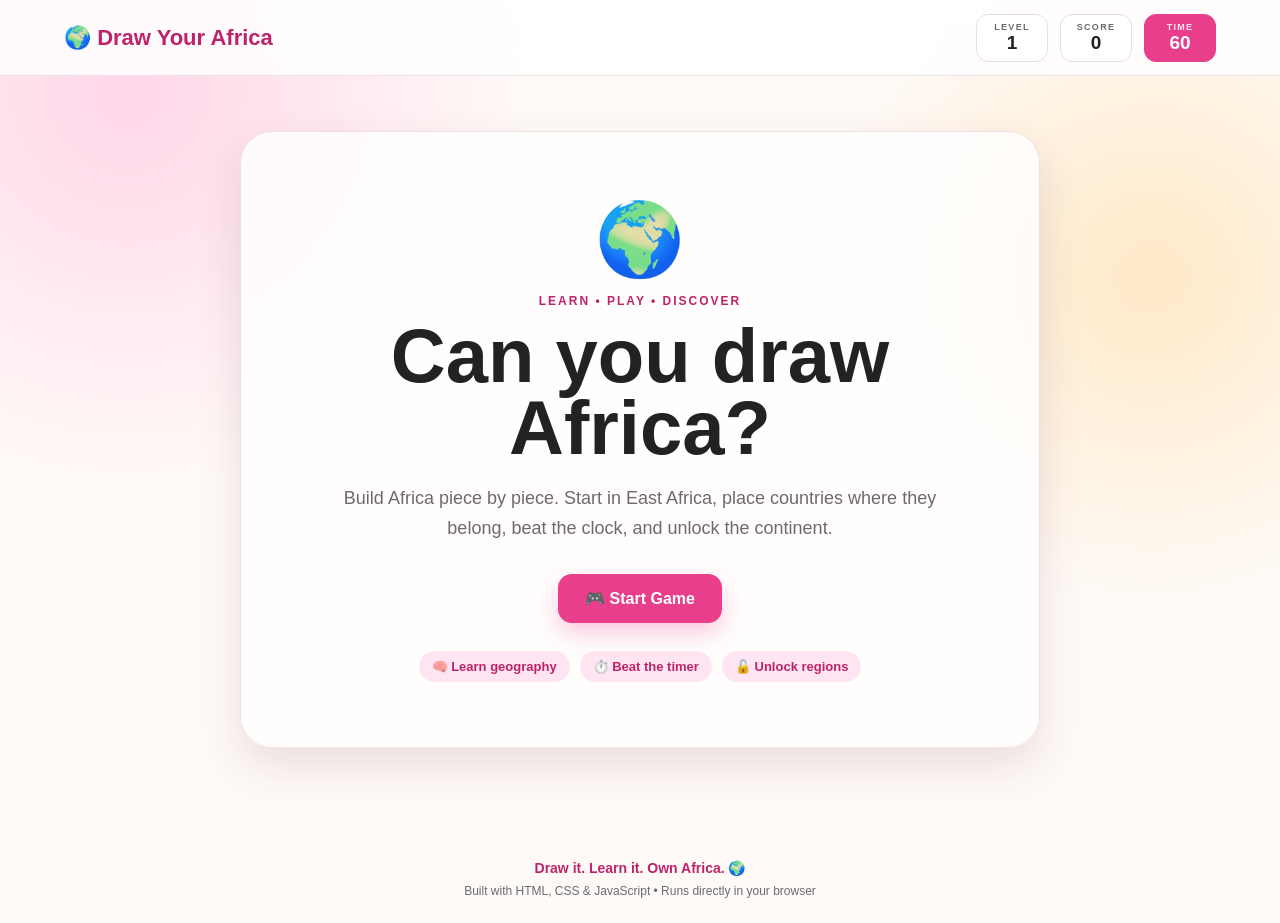
==== index.html @ 2485d47a "chore:initial setup" ====
<!DOCTYPE html>
<html lang="en">
<head>
  <meta charset="UTF-8">
  <meta name="viewport" content="width=device-width, initial-scale=1.0">
  <title>Draw Your Africa 🌍</title>
  <link rel="stylesheet" href="style.css">
</head>
<body>
  <header class="topbar">
    <div class="brand">🌍 <span>Draw Your Africa</span></div>
    <div class="top-stats">
      <div><span>LEVEL</span><strong id="levelText">1</strong></div>
      <div><span>SCORE</span><strong id="scoreText">0</strong></div>
      <div class="timer"><span>TIME</span><strong id="timerText">60</strong></div>
    </div>
  </header>

  <main>
    <section id="startScreen" class="screen start-screen">
      <div class="hero-card">
        <div class="globe">🌍</div>
        <p class="eyebrow">LEARN • PLAY • DISCOVER</p>
        <h1>Can you draw Africa?</h1>
        <p class="hero-copy">
          Build Africa piece by piece. Start in East Africa, place countries where
          they belong, beat the clock, and unlock the continent.
        </p>
        <button id="startBtn" class="primary-btn">🎮 Start Game</button>
        <div class="mini-features">
          <span>🧠 Learn geography</span>
          <span>⏱️ Beat the timer</span>
          <span>🔓 Unlock regions</span>
        </div>
      </div>
    </section>

    <section id="gameScreen" class="screen hidden">
      <div class="game-heading">
        <div>
          <p class="eyebrow">CURRENT REGION</p>
          <h2 id="regionTitle">East Africa</h2>
          <p id="instruction">Drag every country to its correct location.</p>
        </div>
        <button id="restartBtn" class="secondary-btn">↻ Restart</button>
      </div>

      <div class="game-layout">
        <aside class="panel">
          <h3>Pieces to place</h3>
          <p class="hint">Drag a country onto its matching target.</p>
          <div id="pieces" class="pieces"></div>

          <div class="progress-box">
            <div class="progress-label">
              <span>Progress</span>
              <strong id="progressText">0 / 5</strong>
            </div>
            <div class="progress-bar"><div id="progressFill"></div></div>
          </div>
        </aside>

        <section class="map-card">
          <div class="map-toolbar">
            <span>🗺️ Interactive Map</span>
            <span id="mapStatus">East Africa</span>
          </div>
          <div id="map" class="map">
            <div class="map-title">AFRICA</div>
            <div class="ocean-label">Drag countries into position</div>

            <div class="continent east-outline">
              <span class="country-hint hint-rwanda">RWANDA</span>
              <span class="country-hint hint-uganda">UGANDA</span>
              <span class="country-hint hint-kenya">KENYA</span>
              <span class="country-hint hint-tanzania">TANZANIA</span>
              <span class="country-hint hint-burundi">BURUNDI</span>
            </div>

            <div class="targets" id="targets"></div>
            <div class="map-compass">N<br><span>↑</span></div>
          </div>
        </section>
      </div>
    </section>

    <section id="regionScreen" class="screen hidden">
      <div class="region-card">
        <div class="success-icon">🎉</div>
        <p class="eyebrow">LEVEL COMPLETE</p>
        <h2>Great job!</h2>
        <p id="completeMessage">You completed East Africa.</p>
        <div class="unlock-card">
          <span>🔓</span>
          <div>
            <strong id="nextRegionName">South Africa</strong>
            <small>New region unlocked</small>
          </div>
        </div>
        <button id="nextBtn" class="primary-btn">Continue →</button>
      </div>
    </section>

    <section id="gameOverScreen" class="screen hidden">
      <div class="region-card fail-card">
        <div class="success-icon">⏰</div>
        <p class="eyebrow">TIME'S UP</p>
        <h2>Try again!</h2>
        <p>You ran out of time. The level is locked until you restart it.</p>
        <button id="tryAgainBtn" class="primary-btn">↻ Restart Level</button>
      </div>
    </section>

    <section id="finishedScreen" class="screen hidden">
      <div class="region-card">
        <div class="success-icon">🏆</div>
        <p class="eyebrow">AFRICA COMPLETE</p>
        <h2>You did it!</h2>
        <p>You mastered all four regions and built your Africa.</p>
        <div class="final-score">Final score: <strong id="finalScore">0</strong></div>
        <button id="playAgainBtn" class="primary-btn">🌍 Play Again</button>
      </div>
    </section>
  </main>

  <footer>
    <p><strong>Draw it. Learn it. Own Africa. 🌍</strong></p>
    <p>Built with HTML, CSS & JavaScript • Runs directly in your browser</p>
  </footer>

  <script src="script.js"></script>
</body>
</html>
---- style.css ----
* {
  box-sizing: border-box;
  margin: 0;
  padding: 0;
}

:root {
  --pink: #e83e8c;
  --pink-dark: #bd2369;
  --pink-light: #ffe5f1;
  --cream: #fffaf7;
  --ink: #222;
  --muted: #6f6870;
  --green: #3f8f5f;
  --gold: #f3b52b;
  --shadow: 0 18px 45px rgba(67, 27, 48, .12);
}

body {
  min-height: 100vh;
  font-family: Inter, Arial, sans-serif;
  color: var(--ink);
  background:
    radial-gradient(circle at 10% 10%, #ffd7e9 0, transparent 28%),
    radial-gradient(circle at 90% 30%, #ffe9c7 0, transparent 25%),
    var(--cream);
}

button {
  font: inherit;
  cursor: pointer;
}

.topbar {
  height: 76px;
  padding: 0 5%;
  display: flex;
  align-items: center;
  justify-content: space-between;
  background: rgba(255,255,255,.86);
  backdrop-filter: blur(12px);
  border-bottom: 1px solid #f0dce5;
  position: sticky;
  top: 0;
  z-index: 20;
}

.brand {
  font-size: 22px;
  font-weight: 900;
  color: var(--pink-dark);
}

.top-stats {
  display: flex;
  gap: 12px;
}

.top-stats div {
  min-width: 72px;
  text-align: center;
  padding: 7px 12px;
  background: #fff;
  border: 1px solid #eadce3;
  border-radius: 12px;
}

.top-stats span {
  display: block;
  font-size: 9px;
  letter-spacing: 1.3px;
  color: var(--muted);
  font-weight: 800;
}

.top-stats strong {
  font-size: 19px;
}

.top-stats .timer {
  background: var(--pink);
  color: white;
  border-color: var(--pink);
}

.top-stats .timer span {
  color: #ffeaf4;
}

main {
  width: min(1180px, 92%);
  margin: 0 auto;
  min-height: calc(100vh - 140px);
}

.screen {
  padding: 55px 0;
}

.hidden {
  display: none !important;
}

.start-screen,
.region-card {
  display: grid;
  place-items: center;
  text-align: center;
}

.hero-card {
  width: min(800px, 100%);
  padding: 65px 35px;
  border-radius: 32px;
  background: rgba(255,255,255,.82);
  box-shadow: var(--shadow);
  border: 1px solid #f2dfe8;
}

.globe {
  font-size: 72px;
  margin-bottom: 12px;
}

.eyebrow {
  color: var(--pink-dark);
  font-weight: 900;
  letter-spacing: 2px;
  font-size: 12px;
}

h1 {
  font-size: clamp(42px, 7vw, 76px);
  line-height: .95;
  margin: 12px 0 20px;
}

.hero-copy {
  max-width: 650px;
  margin: auto;
  color: var(--muted);
  font-size: 18px;
  line-height: 1.65;
}

.primary-btn {
  margin-top: 30px;
  border: 0;
  border-radius: 14px;
  padding: 15px 27px;
  color: white;
  background: var(--pink);
  font-weight: 900;
  box-shadow: 0 10px 24px rgba(232,62,140,.28);
  transition: .2s;
}

.primary-btn:hover {
  transform: translateY(-2px);
  background: var(--pink-dark);
}

.mini-features {
  display: flex;
  flex-wrap: wrap;
  justify-content: center;
  gap: 10px;
  margin-top: 28px;
}

.mini-features span {
  background: var(--pink-light);
  color: var(--pink-dark);
  border-radius: 999px;
  padding: 8px 13px;
  font-size: 13px;
  font-weight: 800;
}

.game-heading {
  display: flex;
  justify-content: space-between;
  align-items: end;
  gap: 20px;
  margin-bottom: 22px;
}

.game-heading h2 {
  font-size: 40px;
  margin: 4px 0;
}

.game-heading p:last-child {
  color: var(--muted);
}

.secondary-btn {
  border: 1px solid #dfcbd5;
  background: white;
  padding: 11px 16px;
  border-radius: 12px;
  font-weight: 800;
}

.game-layout {
  display: grid;
  grid-template-columns: 280px 1fr;
  gap: 20px;
}

.panel,
.map-card {
  background: white;
  border: 1px solid #eadce3;
  border-radius: 22px;
  box-shadow: var(--shadow);
}

.panel {
  padding: 22px;
}

.panel h3 {
  font-size: 20px;
}

.hint {
  color: var(--muted);
  font-size: 13px;
  line-height: 1.5;
  margin: 7px 0 17px;
}

.pieces {
  display: grid;
  gap: 10px;
}

.piece {
  padding: 13px 14px;
  background: var(--pink-light);
  color: var(--pink-dark);
  border: 1px solid #f3c7dc;
  border-radius: 12px;
  font-weight: 900;
  cursor: grab;
  user-select: none;
  transition: .2s;
}

.piece:hover {
  transform: translateX(4px);
}

.piece.dragging {
  opacity: .45;
}

.piece.placed {
  opacity: .35;
  pointer-events: none;
  text-decoration: line-through;
}

.progress-box {
  margin-top: 25px;
}

.progress-label {
  display: flex;
  justify-content: space-between;
  font-size: 12px;
  margin-bottom: 8px;
}

.progress-bar {
  height: 9px;
  background: #f0e7eb;
  border-radius: 20px;
  overflow: hidden;
}

#progressFill {
  width: 0;
  height: 100%;
  background: var(--pink);
  transition: width .3s;
}

.map-card {
  overflow: hidden;
}

.map-toolbar {
  height: 55px;
  padding: 0 18px;
  display: flex;
  align-items: center;
  justify-content: space-between;
  font-weight: 900;
  border-bottom: 1px solid #eee2e7;
}

.map-toolbar span:last-child {
  color: var(--pink-dark);
  font-size: 13px;
}

.map {
  height: 610px;
  position: relative;
  overflow: hidden;
  background:
    linear-gradient(rgba(255,255,255,.9), rgba(255,255,255,.9)),
    repeating-linear-gradient(0deg, transparent 0 39px, #eee8eb 40px),
    repeating-linear-gradient(90deg, transparent 0 39px, #eee8eb 40px);
}

.map-title {
  position: absolute;
  top: 18px;
  left: 20px;
  color: #c9b9c1;
  font-weight: 1000;
  letter-spacing: 5px;
}

.ocean-label {
  position: absolute;
  right: 20px;
  top: 18px;
  color: #c5b7be;
  font-size: 11px;
}

.east-outline {
  position: absolute;
  width: 65%;
  height: 82%;
  left: 19%;
  top: 9%;
  background: #f5eee9;
  clip-path: polygon(
    39% 0%, 56% 4%, 66% 15%, 76% 22%, 80% 34%,
    93% 42%, 87% 51%, 95% 61%, 83% 68%, 76% 81%,
    64% 77%, 54% 91%, 43% 84%, 33% 91%, 27% 77%,
    18% 74%, 11% 61%, 18% 50%, 8% 41%, 17% 29%,
    22% 18%, 32% 12%
  );
  border: 2px solid #eadfd9;
}

.country-hint {
  position: absolute;
  font-size: 8px;
  font-weight: 900;
  color: #c2aaa0;
  opacity: .8;
  pointer-events: none;
}

.hint-rwanda { left: 47%; top: 41%; }
.hint-uganda { left: 43%; top: 32%; }
.hint-kenya { left: 59%; top: 36%; }
.hint-tanzania { left: 53%; top: 57%; }
.hint-burundi { left: 39%; top: 50%; }

.targets {
  position: absolute;
  inset: 0;
}

.target {
  position: absolute;
  width: 112px;
  height: 68px;
  border: 2px dashed #d1bfc8;
  border-radius: 12px;
  display: grid;
  place-items: center;
  color: #b6a5ad;
  background: rgba(255,255,255,.55);
  font-size: 10px;
  font-weight: 900;
  transition: .2s;
}

.target.over {
  background: #ffe1ee;
  border-color: var(--pink);
  transform: scale(1.04);
}

.target.correct {
  background: #dcf3e3;
  border: 2px solid var(--green);
  color: var(--green);
}

.target .placed-label {
  font-size: 14px;
  color: var(--green);
}

.target[data-country="rwanda"] { left: 39%; top: 39%; }
.target[data-country="uganda"] { left: 39%; top: 27%; }
.target[data-country="kenya"] { left: 57%; top: 30%; }
.target[data-country="tanzania"] { left: 49%; top: 54%; }
.target[data-country="burundi"] { left: 34%; top: 48%; }

.map-compass {
  position: absolute;
  right: 20px;
  bottom: 20px;
  text-align: center;
  color: #a89ba1;
  font-size: 11px;
  font-weight: 900;
}

.map-compass span {
  font-size: 20px;
}

.region-card {
  width: min(650px, 100%);
  margin: 45px auto;
  padding: 55px 35px;
  background: white;
  border: 1px solid #eadce3;
  border-radius: 28px;
  box-shadow: var(--shadow);
}

.success-icon {
  font-size: 70px;
  margin-bottom: 10px;
}

.region-card h2 {
  font-size: 45px;
  margin: 5px 0 12px;
}

.region-card p:not(.eyebrow) {
  color: var(--muted);
  line-height: 1.6;
}

.unlock-card {
  width: min(390px, 100%);
  display: flex;
  align-items: center;
  gap: 15px;
  text-align: left;
  margin-top: 28px;
  padding: 17px;
  background: #fff6e3;
  border: 1px solid #f4db9e;
  border-radius: 15px;
}

.unlock-card > span {
  font-size: 30px;
}

.unlock-card strong,
.unlock-card small {
  display: block;
}

.unlock-card small {
  color: var(--muted);
  margin-top: 3px;
}

.final-score {
  margin-top: 22px;
  padding: 16px;
  background: var(--pink-light);
  border-radius: 13px;
}

footer {
  text-align: center;
  padding: 20px;
  color: var(--muted);
  font-size: 12px;
  line-height: 1.8;
}

footer strong {
  color: var(--pink-dark);
  font-size: 14px;
}

.shake {
  animation: shake .35s;
}

@keyframes shake {
  0%,100% { transform: translateX(0); }
  25% { transform: translateX(-6px); }
  75% { transform: translateX(6px); }
}

@media (max-width: 850px) {
  .topbar {
    height: auto;
    padding: 13px 4%;
    gap: 10px;
    flex-direction: column;
  }

  .game-layout {
    grid-template-columns: 1fr;
  }

  .map {
    height: 560px;
  }
}

@media (max-width: 520px) {
  .screen {
    padding: 30px 0;
  }

  .hero-card,
  .region-card {
    padding: 40px 20px;
  }

  .top-stats {
    width: 100%;
  }

  .top-stats div {
    flex: 1;
  }

  .game-heading {
    align-items: start;
  }

  .game-heading h2 {
    font-size: 32px;
  }

  .map {
    height: 500px;
  }

  .target {
    width: 90px;
    height: 58px;
  }
}
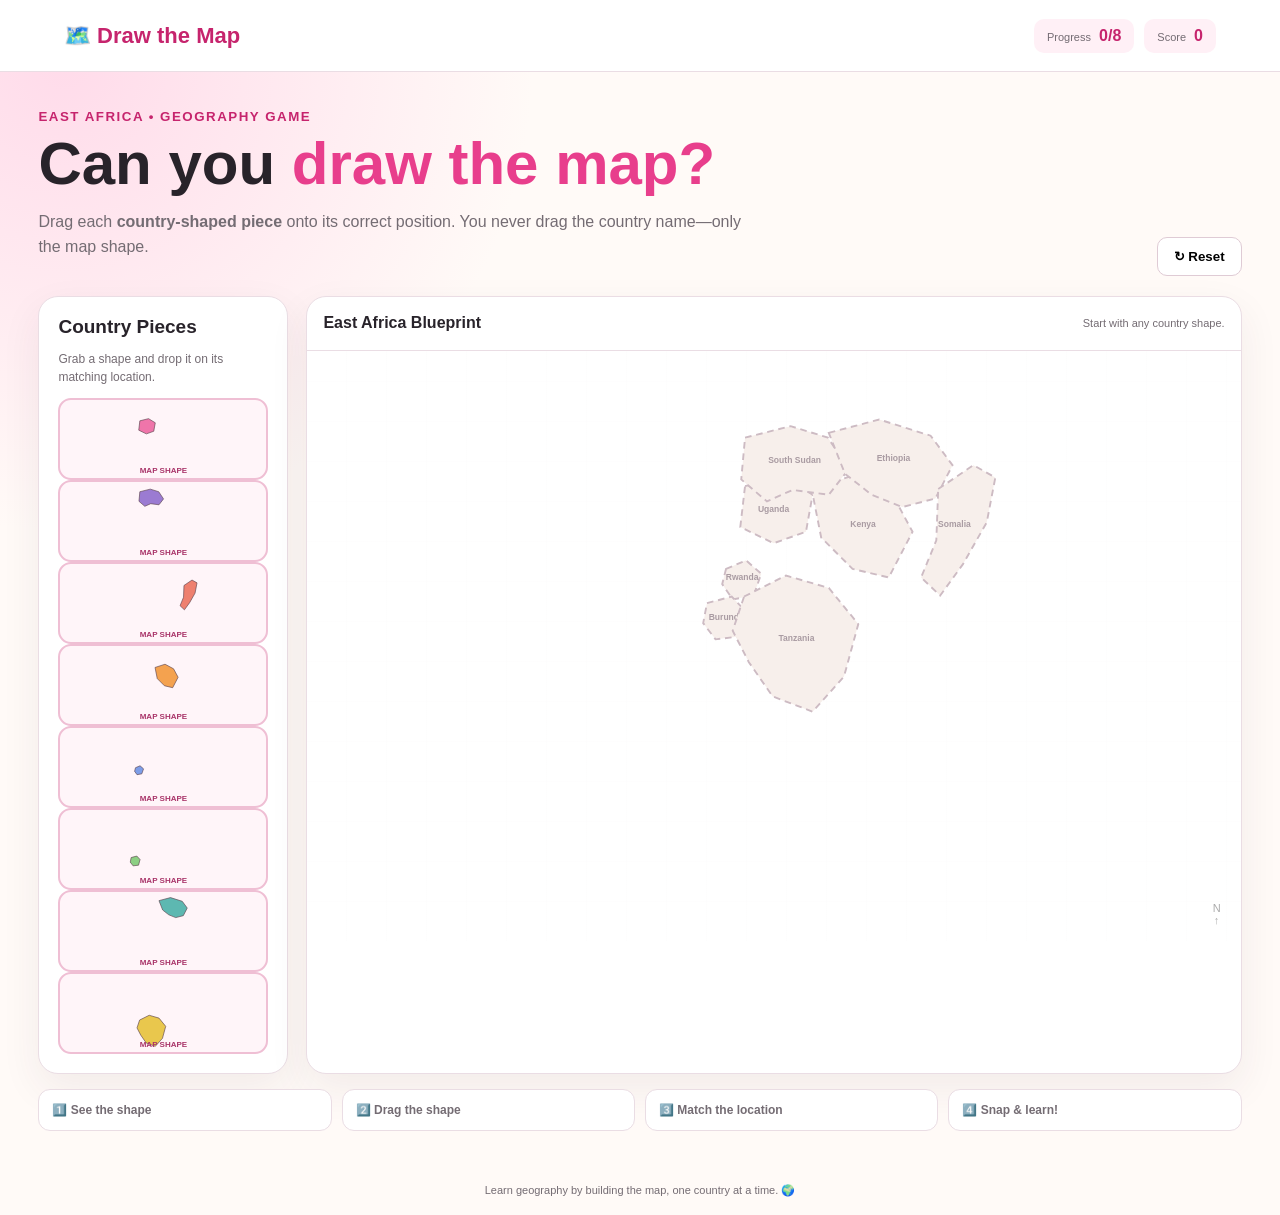
==== commit 470f68b6: "chore:updating the currently done" ====
--- a/index.html
+++ b/index.html
@@ -1,133 +1,21 @@
-<!DOCTYPE html>
+<!doctype html>
 <html lang="en">
 <head>
-  <meta charset="UTF-8">
-  <meta name="viewport" content="width=device-width, initial-scale=1.0">
-  <title>Draw Your Africa 🌍</title>
-  <link rel="stylesheet" href="style.css">
+<meta charset="UTF-8"><meta name="viewport" content="width=device-width,initial-scale=1">
+<title>Draw the Map | East Africa</title><link rel="stylesheet" href="style.css">
 </head>
 <body>
-  <header class="topbar">
-    <div class="brand">🌍 <span>Draw Your Africa</span></div>
-    <div class="top-stats">
-      <div><span>LEVEL</span><strong id="levelText">1</strong></div>
-      <div><span>SCORE</span><strong id="scoreText">0</strong></div>
-      <div class="timer"><span>TIME</span><strong id="timerText">60</strong></div>
-    </div>
-  </header>
-
-  <main>
-    <section id="startScreen" class="screen start-screen">
-      <div class="hero-card">
-        <div class="globe">🌍</div>
-        <p class="eyebrow">LEARN • PLAY • DISCOVER</p>
-        <h1>Can you draw Africa?</h1>
-        <p class="hero-copy">
-          Build Africa piece by piece. Start in East Africa, place countries where
-          they belong, beat the clock, and unlock the continent.
-        </p>
-        <button id="startBtn" class="primary-btn">🎮 Start Game</button>
-        <div class="mini-features">
-          <span>🧠 Learn geography</span>
-          <span>⏱️ Beat the timer</span>
-          <span>🔓 Unlock regions</span>
-        </div>
-      </div>
-    </section>
-
-    <section id="gameScreen" class="screen hidden">
-      <div class="game-heading">
-        <div>
-          <p class="eyebrow">CURRENT REGION</p>
-          <h2 id="regionTitle">East Africa</h2>
-          <p id="instruction">Drag every country to its correct location.</p>
-        </div>
-        <button id="restartBtn" class="secondary-btn">↻ Restart</button>
-      </div>
-
-      <div class="game-layout">
-        <aside class="panel">
-          <h3>Pieces to place</h3>
-          <p class="hint">Drag a country onto its matching target.</p>
-          <div id="pieces" class="pieces"></div>
-
-          <div class="progress-box">
-            <div class="progress-label">
-              <span>Progress</span>
-              <strong id="progressText">0 / 5</strong>
-            </div>
-            <div class="progress-bar"><div id="progressFill"></div></div>
-          </div>
-        </aside>
-
-        <section class="map-card">
-          <div class="map-toolbar">
-            <span>🗺️ Interactive Map</span>
-            <span id="mapStatus">East Africa</span>
-          </div>
-          <div id="map" class="map">
-            <div class="map-title">AFRICA</div>
-            <div class="ocean-label">Drag countries into position</div>
-
-            <div class="continent east-outline">
-              <span class="country-hint hint-rwanda">RWANDA</span>
-              <span class="country-hint hint-uganda">UGANDA</span>
-              <span class="country-hint hint-kenya">KENYA</span>
-              <span class="country-hint hint-tanzania">TANZANIA</span>
-              <span class="country-hint hint-burundi">BURUNDI</span>
-            </div>
-
-            <div class="targets" id="targets"></div>
-            <div class="map-compass">N<br><span>↑</span></div>
-          </div>
-        </section>
-      </div>
-    </section>
-
-    <section id="regionScreen" class="screen hidden">
-      <div class="region-card">
-        <div class="success-icon">🎉</div>
-        <p class="eyebrow">LEVEL COMPLETE</p>
-        <h2>Great job!</h2>
-        <p id="completeMessage">You completed East Africa.</p>
-        <div class="unlock-card">
-          <span>🔓</span>
-          <div>
-            <strong id="nextRegionName">South Africa</strong>
-            <small>New region unlocked</small>
-          </div>
-        </div>
-        <button id="nextBtn" class="primary-btn">Continue →</button>
-      </div>
-    </section>
-
-    <section id="gameOverScreen" class="screen hidden">
-      <div class="region-card fail-card">
-        <div class="success-icon">⏰</div>
-        <p class="eyebrow">TIME'S UP</p>
-        <h2>Try again!</h2>
-        <p>You ran out of time. The level is locked until you restart it.</p>
-        <button id="tryAgainBtn" class="primary-btn">↻ Restart Level</button>
-      </div>
-    </section>
-
-    <section id="finishedScreen" class="screen hidden">
-      <div class="region-card">
-        <div class="success-icon">🏆</div>
-        <p class="eyebrow">AFRICA COMPLETE</p>
-        <h2>You did it!</h2>
-        <p>You mastered all four regions and built your Africa.</p>
-        <div class="final-score">Final score: <strong id="finalScore">0</strong></div>
-        <button id="playAgainBtn" class="primary-btn">🌍 Play Again</button>
-      </div>
-    </section>
-  </main>
-
-  <footer>
-    <p><strong>Draw it. Learn it. Own Africa. 🌍</strong></p>
-    <p>Built with HTML, CSS & JavaScript • Runs directly in your browser</p>
-  </footer>
-
-  <script src="script.js"></script>
-</body>
-</html>
+<header><div class="logo">🗺️ Draw the Map</div><div class="stats"><span>Progress <b id="progress">0/8</b></span><span>Score <b id="score">0</b></span></div></header>
+<main>
+<section class="intro"><div><small>EAST AFRICA • GEOGRAPHY GAME</small><h1>Can you <em>draw the map?</em></h1><p>Drag each <strong>country-shaped piece</strong> onto its correct position. You never drag the country name—only the map shape.</p></div><button id="reset">↻ Reset</button></section>
+<section class="game">
+<aside><h2>Country Pieces</h2><p>Grab a shape and drop it on its matching location.</p><div id="pieces"></div></aside>
+<section class="mapbox"><div class="maphead"><strong>East Africa Blueprint</strong><span id="msg">Start with any country shape.</span></div>
+<div class="map"><svg id="board" viewBox="0 0 760 620"></svg><div class="north">N<br>↑</div></div></section>
+</section>
+<div class="steps"><div>1️⃣ See the shape</div><div>2️⃣ Drag the shape</div><div>3️⃣ Match the location</div><div>4️⃣ Snap & learn!</div></div>
+</main>
+<div id="win" class="modal hidden"><div><div class="big">🎉</div><small>MAP COMPLETE</small><h2>You drew East Africa!</h2><p>You correctly placed all 8 country shapes.</p><div class="final">Final score: <b id="final">0</b></div><button id="again">Play Again</button></div></div>
+<footer>Learn geography by building the map, one country at a time. 🌍</footer>
+<script src="script.js"></script>
+</body></html>
--- a/style.css
+++ b/style.css
@@ -1,558 +1 @@
-* {
-  box-sizing: border-box;
-  margin: 0;
-  padding: 0;
-}
-
-:root {
-  --pink: #e83e8c;
-  --pink-dark: #bd2369;
-  --pink-light: #ffe5f1;
-  --cream: #fffaf7;
-  --ink: #222;
-  --muted: #6f6870;
-  --green: #3f8f5f;
-  --gold: #f3b52b;
-  --shadow: 0 18px 45px rgba(67, 27, 48, .12);
-}
-
-body {
-  min-height: 100vh;
-  font-family: Inter, Arial, sans-serif;
-  color: var(--ink);
-  background:
-    radial-gradient(circle at 10% 10%, #ffd7e9 0, transparent 28%),
-    radial-gradient(circle at 90% 30%, #ffe9c7 0, transparent 25%),
-    var(--cream);
-}
-
-button {
-  font: inherit;
-  cursor: pointer;
-}
-
-.topbar {
-  height: 76px;
-  padding: 0 5%;
-  display: flex;
-  align-items: center;
-  justify-content: space-between;
-  background: rgba(255,255,255,.86);
-  backdrop-filter: blur(12px);
-  border-bottom: 1px solid #f0dce5;
-  position: sticky;
-  top: 0;
-  z-index: 20;
-}
-
-.brand {
-  font-size: 22px;
-  font-weight: 900;
-  color: var(--pink-dark);
-}
-
-.top-stats {
-  display: flex;
-  gap: 12px;
-}
-
-.top-stats div {
-  min-width: 72px;
-  text-align: center;
-  padding: 7px 12px;
-  background: #fff;
-  border: 1px solid #eadce3;
-  border-radius: 12px;
-}
-
-.top-stats span {
-  display: block;
-  font-size: 9px;
-  letter-spacing: 1.3px;
-  color: var(--muted);
-  font-weight: 800;
-}
-
-.top-stats strong {
-  font-size: 19px;
-}
-
-.top-stats .timer {
-  background: var(--pink);
-  color: white;
-  border-color: var(--pink);
-}
-
-.top-stats .timer span {
-  color: #ffeaf4;
-}
-
-main {
-  width: min(1180px, 92%);
-  margin: 0 auto;
-  min-height: calc(100vh - 140px);
-}
-
-.screen {
-  padding: 55px 0;
-}
-
-.hidden {
-  display: none !important;
-}
-
-.start-screen,
-.region-card {
-  display: grid;
-  place-items: center;
-  text-align: center;
-}
-
-.hero-card {
-  width: min(800px, 100%);
-  padding: 65px 35px;
-  border-radius: 32px;
-  background: rgba(255,255,255,.82);
-  box-shadow: var(--shadow);
-  border: 1px solid #f2dfe8;
-}
-
-.globe {
-  font-size: 72px;
-  margin-bottom: 12px;
-}
-
-.eyebrow {
-  color: var(--pink-dark);
-  font-weight: 900;
-  letter-spacing: 2px;
-  font-size: 12px;
-}
-
-h1 {
-  font-size: clamp(42px, 7vw, 76px);
-  line-height: .95;
-  margin: 12px 0 20px;
-}
-
-.hero-copy {
-  max-width: 650px;
-  margin: auto;
-  color: var(--muted);
-  font-size: 18px;
-  line-height: 1.65;
-}
-
-.primary-btn {
-  margin-top: 30px;
-  border: 0;
-  border-radius: 14px;
-  padding: 15px 27px;
-  color: white;
-  background: var(--pink);
-  font-weight: 900;
-  box-shadow: 0 10px 24px rgba(232,62,140,.28);
-  transition: .2s;
-}
-
-.primary-btn:hover {
-  transform: translateY(-2px);
-  background: var(--pink-dark);
-}
-
-.mini-features {
-  display: flex;
-  flex-wrap: wrap;
-  justify-content: center;
-  gap: 10px;
-  margin-top: 28px;
-}
-
-.mini-features span {
-  background: var(--pink-light);
-  color: var(--pink-dark);
-  border-radius: 999px;
-  padding: 8px 13px;
-  font-size: 13px;
-  font-weight: 800;
-}
-
-.game-heading {
-  display: flex;
-  justify-content: space-between;
-  align-items: end;
-  gap: 20px;
-  margin-bottom: 22px;
-}
-
-.game-heading h2 {
-  font-size: 40px;
-  margin: 4px 0;
-}
-
-.game-heading p:last-child {
-  color: var(--muted);
-}
-
-.secondary-btn {
-  border: 1px solid #dfcbd5;
-  background: white;
-  padding: 11px 16px;
-  border-radius: 12px;
-  font-weight: 800;
-}
-
-.game-layout {
-  display: grid;
-  grid-template-columns: 280px 1fr;
-  gap: 20px;
-}
-
-.panel,
-.map-card {
-  background: white;
-  border: 1px solid #eadce3;
-  border-radius: 22px;
-  box-shadow: var(--shadow);
-}
-
-.panel {
-  padding: 22px;
-}
-
-.panel h3 {
-  font-size: 20px;
-}
-
-.hint {
-  color: var(--muted);
-  font-size: 13px;
-  line-height: 1.5;
-  margin: 7px 0 17px;
-}
-
-.pieces {
-  display: grid;
-  gap: 10px;
-}
-
-.piece {
-  padding: 13px 14px;
-  background: var(--pink-light);
-  color: var(--pink-dark);
-  border: 1px solid #f3c7dc;
-  border-radius: 12px;
-  font-weight: 900;
-  cursor: grab;
-  user-select: none;
-  transition: .2s;
-}
-
-.piece:hover {
-  transform: translateX(4px);
-}
-
-.piece.dragging {
-  opacity: .45;
-}
-
-.piece.placed {
-  opacity: .35;
-  pointer-events: none;
-  text-decoration: line-through;
-}
-
-.progress-box {
-  margin-top: 25px;
-}
-
-.progress-label {
-  display: flex;
-  justify-content: space-between;
-  font-size: 12px;
-  margin-bottom: 8px;
-}
-
-.progress-bar {
-  height: 9px;
-  background: #f0e7eb;
-  border-radius: 20px;
-  overflow: hidden;
-}
-
-#progressFill {
-  width: 0;
-  height: 100%;
-  background: var(--pink);
-  transition: width .3s;
-}
-
-.map-card {
-  overflow: hidden;
-}
-
-.map-toolbar {
-  height: 55px;
-  padding: 0 18px;
-  display: flex;
-  align-items: center;
-  justify-content: space-between;
-  font-weight: 900;
-  border-bottom: 1px solid #eee2e7;
-}
-
-.map-toolbar span:last-child {
-  color: var(--pink-dark);
-  font-size: 13px;
-}
-
-.map {
-  height: 610px;
-  position: relative;
-  overflow: hidden;
-  background:
-    linear-gradient(rgba(255,255,255,.9), rgba(255,255,255,.9)),
-    repeating-linear-gradient(0deg, transparent 0 39px, #eee8eb 40px),
-    repeating-linear-gradient(90deg, transparent 0 39px, #eee8eb 40px);
-}
-
-.map-title {
-  position: absolute;
-  top: 18px;
-  left: 20px;
-  color: #c9b9c1;
-  font-weight: 1000;
-  letter-spacing: 5px;
-}
-
-.ocean-label {
-  position: absolute;
-  right: 20px;
-  top: 18px;
-  color: #c5b7be;
-  font-size: 11px;
-}
-
-.east-outline {
-  position: absolute;
-  width: 65%;
-  height: 82%;
-  left: 19%;
-  top: 9%;
-  background: #f5eee9;
-  clip-path: polygon(
-    39% 0%, 56% 4%, 66% 15%, 76% 22%, 80% 34%,
-    93% 42%, 87% 51%, 95% 61%, 83% 68%, 76% 81%,
-    64% 77%, 54% 91%, 43% 84%, 33% 91%, 27% 77%,
-    18% 74%, 11% 61%, 18% 50%, 8% 41%, 17% 29%,
-    22% 18%, 32% 12%
-  );
-  border: 2px solid #eadfd9;
-}
-
-.country-hint {
-  position: absolute;
-  font-size: 8px;
-  font-weight: 900;
-  color: #c2aaa0;
-  opacity: .8;
-  pointer-events: none;
-}
-
-.hint-rwanda { left: 47%; top: 41%; }
-.hint-uganda { left: 43%; top: 32%; }
-.hint-kenya { left: 59%; top: 36%; }
-.hint-tanzania { left: 53%; top: 57%; }
-.hint-burundi { left: 39%; top: 50%; }
-
-.targets {
-  position: absolute;
-  inset: 0;
-}
-
-.target {
-  position: absolute;
-  width: 112px;
-  height: 68px;
-  border: 2px dashed #d1bfc8;
-  border-radius: 12px;
-  display: grid;
-  place-items: center;
-  color: #b6a5ad;
-  background: rgba(255,255,255,.55);
-  font-size: 10px;
-  font-weight: 900;
-  transition: .2s;
-}
-
-.target.over {
-  background: #ffe1ee;
-  border-color: var(--pink);
-  transform: scale(1.04);
-}
-
-.target.correct {
-  background: #dcf3e3;
-  border: 2px solid var(--green);
-  color: var(--green);
-}
-
-.target .placed-label {
-  font-size: 14px;
-  color: var(--green);
-}
-
-.target[data-country="rwanda"] { left: 39%; top: 39%; }
-.target[data-country="uganda"] { left: 39%; top: 27%; }
-.target[data-country="kenya"] { left: 57%; top: 30%; }
-.target[data-country="tanzania"] { left: 49%; top: 54%; }
-.target[data-country="burundi"] { left: 34%; top: 48%; }
-
-.map-compass {
-  position: absolute;
-  right: 20px;
-  bottom: 20px;
-  text-align: center;
-  color: #a89ba1;
-  font-size: 11px;
-  font-weight: 900;
-}
-
-.map-compass span {
-  font-size: 20px;
-}
-
-.region-card {
-  width: min(650px, 100%);
-  margin: 45px auto;
-  padding: 55px 35px;
-  background: white;
-  border: 1px solid #eadce3;
-  border-radius: 28px;
-  box-shadow: var(--shadow);
-}
-
-.success-icon {
-  font-size: 70px;
-  margin-bottom: 10px;
-}
-
-.region-card h2 {
-  font-size: 45px;
-  margin: 5px 0 12px;
-}
-
-.region-card p:not(.eyebrow) {
-  color: var(--muted);
-  line-height: 1.6;
-}
-
-.unlock-card {
-  width: min(390px, 100%);
-  display: flex;
-  align-items: center;
-  gap: 15px;
-  text-align: left;
-  margin-top: 28px;
-  padding: 17px;
-  background: #fff6e3;
-  border: 1px solid #f4db9e;
-  border-radius: 15px;
-}
-
-.unlock-card > span {
-  font-size: 30px;
-}
-
-.unlock-card strong,
-.unlock-card small {
-  display: block;
-}
-
-.unlock-card small {
-  color: var(--muted);
-  margin-top: 3px;
-}
-
-.final-score {
-  margin-top: 22px;
-  padding: 16px;
-  background: var(--pink-light);
-  border-radius: 13px;
-}
-
-footer {
-  text-align: center;
-  padding: 20px;
-  color: var(--muted);
-  font-size: 12px;
-  line-height: 1.8;
-}
-
-footer strong {
-  color: var(--pink-dark);
-  font-size: 14px;
-}
-
-.shake {
-  animation: shake .35s;
-}
-
-@keyframes shake {
-  0%,100% { transform: translateX(0); }
-  25% { transform: translateX(-6px); }
-  75% { transform: translateX(6px); }
-}
-
-@media (max-width: 850px) {
-  .topbar {
-    height: auto;
-    padding: 13px 4%;
-    gap: 10px;
-    flex-direction: column;
-  }
-
-  .game-layout {
-    grid-template-columns: 1fr;
-  }
-
-  .map {
-    height: 560px;
-  }
-}
-
-@media (max-width: 520px) {
-  .screen {
-    padding: 30px 0;
-  }
-
-  .hero-card,
-  .region-card {
-    padding: 40px 20px;
-  }
-
-  .top-stats {
-    width: 100%;
-  }
-
-  .top-stats div {
-    flex: 1;
-  }
-
-  .game-heading {
-    align-items: start;
-  }
-
-  .game-heading h2 {
-    font-size: 32px;
-  }
-
-  .map {
-    height: 500px;
-  }
-
-  .target {
-    width: 90px;
-    height: 58px;
-  }
-}
+*{box-sizing:border-box}body{margin:0;font-family:Segoe UI,Arial,sans-serif;color:#28232a;background:radial-gradient(circle at 5% 5%,#ffdbea,transparent 28%),#fffaf7}header{height:72px;padding:0 5%;display:flex;align-items:center;justify-content:space-between;background:#fff;border-bottom:1px solid #eadde4;position:sticky;top:0;z-index:5}.logo{font-weight:900;font-size:22px;color:#c6246d}.stats{display:flex;gap:10px}.stats span{background:#fff0f6;border-radius:10px;padding:8px 13px;font-size:11px;color:#746c73}.stats b{color:#c6246d;font-size:16px;margin-left:5px}main{width:94%;max-width:1250px;margin:auto;padding:35px 0}.intro{display:flex;justify-content:space-between;align-items:end;gap:20px;margin-bottom:20px}.intro small,.modal small{color:#c6246d;font-weight:900;letter-spacing:1.5px}.intro h1{font-size:clamp(38px,5vw,60px);line-height:1;margin:9px 0}.intro em{font-style:normal;color:#e83e8c}.intro p{color:#746c73;max-width:720px;line-height:1.55}.intro button{padding:11px 16px;background:#fff;border:1px solid #dfcbd5;border-radius:10px;font-weight:800}.game{display:grid;grid-template-columns:250px 1fr;gap:18px}aside,.mapbox{background:#fff;border:1px solid #eadde4;border-radius:20px;box-shadow:0 15px 40px #4b273812}aside{padding:19px}aside h2{font-size:19px;margin:0}aside p{font-size:12px;color:#746c73;line-height:1.5}.pieces{display:grid;grid-template-columns:1fr 1fr;gap:9px}.piece{height:82px;border:2px solid #efbfd4;background:#fff5f9;border-radius:13px;cursor:grab;touch-action:none;display:grid;place-items:center;position:relative;transition:.2s}.piece:hover{transform:translateY(-2px)}.piece.dragging{opacity:.45}.piece.placed{opacity:.18;pointer-events:none}.piece svg{width:92%;height:92%}.piece label{position:absolute;bottom:3px;font-size:8px;color:#a93469;font-weight:900}.mapbox{overflow:hidden}.maphead{min-height:54px;padding:0 16px;display:flex;align-items:center;justify-content:space-between;border-bottom:1px solid #eadde4;gap:10px}.maphead span{font-size:11px;color:#746c73}.map{height:590px;position:relative;background:linear-gradient(#ffffffdd,#ffffffdd),repeating-linear-gradient(0deg,transparent 0 39px,#eee8eb 40px),repeating-linear-gradient(90deg,transparent 0 39px,#eee8eb 40px)}svg{width:100%;height:100%}.target{fill:#f7efeb;stroke:#cdbbc3;stroke-width:2;stroke-dasharray:7 5}.target.over{fill:#ffe1ed;stroke:#e83e8c;stroke-width:4}.target.correct{fill:#dff4e7;stroke:#36a269;stroke-width:3;stroke-dasharray:none}.target-text{font-size:9px;font-weight:900;text-anchor:middle;fill:#a99ba2;pointer-events:none}.north{position:absolute;right:20px;bottom:15px;text-align:center;color:#aaa;font-size:11px}.north b{font-size:22px}.steps{display:grid;grid-template-columns:repeat(4,1fr);gap:10px;margin-top:15px}.steps div{background:#fff;border:1px solid #eadde4;border-radius:12px;padding:13px;font-size:12px;color:#746c73;font-weight:700}.modal{position:fixed;inset:0;background:#2d1727aa;display:grid;place-items:center;z-index:20;padding:20px}.modal>div{background:#fff;border-radius:25px;padding:45px 30px;text-align:center;width:min(480px,100%);box-shadow:0 25px 70px #0004}.hidden{display:none}.big{font-size:65px}.modal h2{font-size:35px;margin:10px}.modal p{color:#746c73}.final{margin:20px 0;background:#ffe7f1;padding:15px;border-radius:12px;color:#c6246d}.modal button{border:0;background:#e83e8c;color:#fff;font-weight:900;padding:13px 24px;border-radius:11px}footer{text-align:center;padding:18px;color:#746c73;font-size:11px}.shake{animation:shake .35s}@keyframes shake{25%{transform:translateX(-7px)}75%{transform:translateX(7px)}}@media(max-width:850px){.game{grid-template-columns:1fr}.pieces{grid-template-columns:repeat(4,1fr)}.map{height:530px}.steps{grid-template-columns:1fr 1fr}}@media(max-width:520px){header{height:auto;padding:12px 4%;gap:8px;flex-direction:column}.stats{width:100%}.stats span{flex:1;text-align:center}.intro{flex-direction:column;align-items:start}.pieces{grid-template-columns:1fr 1fr}.map{height:440px}.maphead{flex-direction:column;align-items:start;padding:9px}.steps{grid-template-columns:1fr 1fr}}
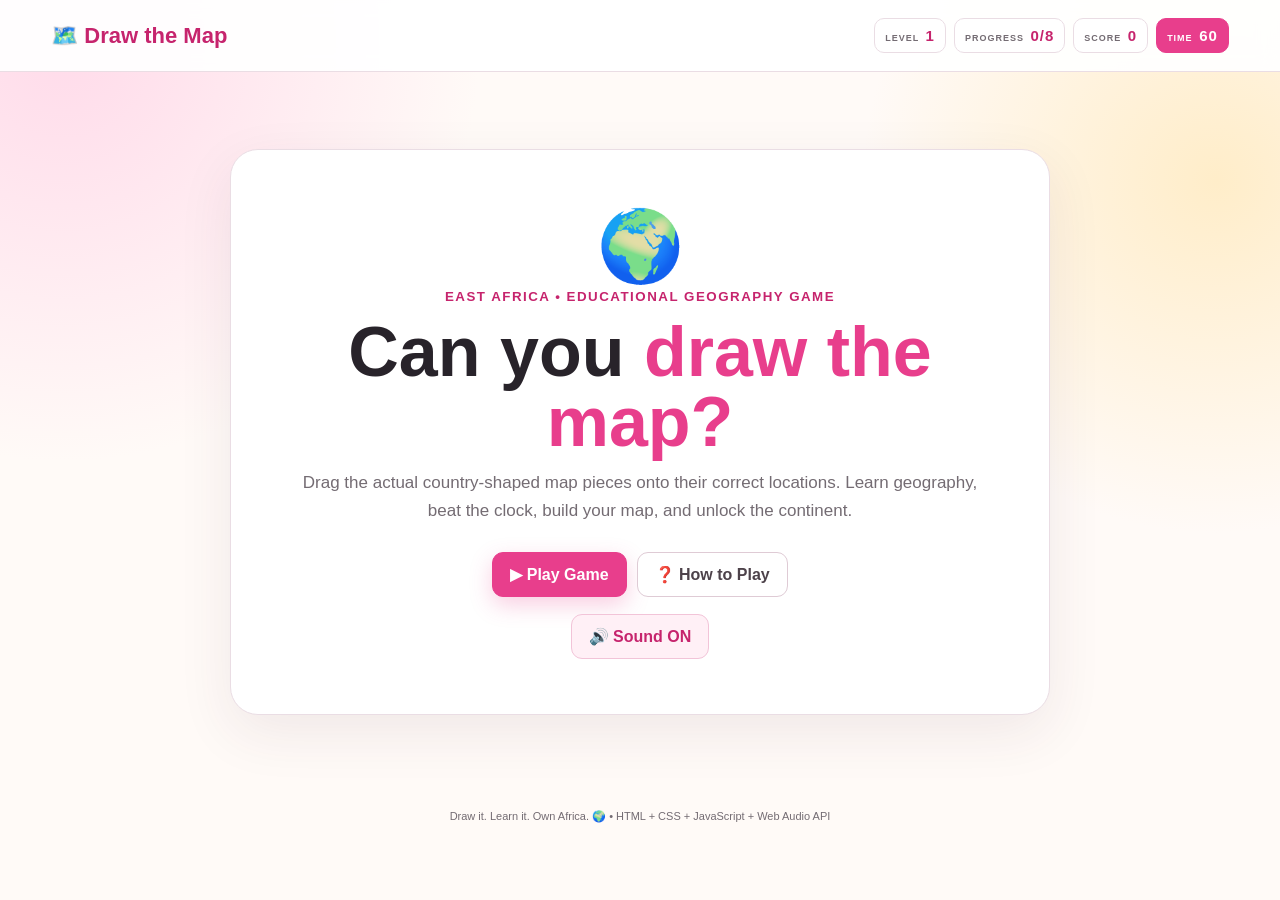
==== commit cc8d1e01: "inital:updating the currently one" ====
--- a/index.html
+++ b/index.html
@@ -1,21 +1,92 @@
 <!doctype html>
 <html lang="en">
 <head>
-<meta charset="UTF-8"><meta name="viewport" content="width=device-width,initial-scale=1">
-<title>Draw the Map | East Africa</title><link rel="stylesheet" href="style.css">
+<meta charset="UTF-8">
+<meta name="viewport" content="width=device-width,initial-scale=1">
+<title>Draw the Map | East Africa</title>
+<link rel="stylesheet" href="style.css">
 </head>
 <body>
-<header><div class="logo">🗺️ Draw the Map</div><div class="stats"><span>Progress <b id="progress">0/8</b></span><span>Score <b id="score">0</b></span></div></header>
+<header>
+  <div class="logo">🗺️ Draw the Map</div>
+  <div class="stats">
+    <span>LEVEL <b>1</b></span>
+    <span>PROGRESS <b id="progress">0/8</b></span>
+    <span>SCORE <b id="score">0</b></span>
+    <span class="timer">TIME <b id="time">60</b></span>
+  </div>
+</header>
+
 <main>
-<section class="intro"><div><small>EAST AFRICA • GEOGRAPHY GAME</small><h1>Can you <em>draw the map?</em></h1><p>Drag each <strong>country-shaped piece</strong> onto its correct position. You never drag the country name—only the map shape.</p></div><button id="reset">↻ Reset</button></section>
-<section class="game">
-<aside><h2>Country Pieces</h2><p>Grab a shape and drop it on its matching location.</p><div id="pieces"></div></aside>
-<section class="mapbox"><div class="maphead"><strong>East Africa Blueprint</strong><span id="msg">Start with any country shape.</span></div>
-<div class="map"><svg id="board" viewBox="0 0 760 620"></svg><div class="north">N<br>↑</div></div></section>
+<section id="menu" class="screen">
+  <div class="hero">
+    <div class="globe">🌍</div>
+    <small>EAST AFRICA • EDUCATIONAL GEOGRAPHY GAME</small>
+    <h1>Can you <em>draw the map?</em></h1>
+    <p>Drag the actual country-shaped map pieces onto their correct locations. Learn geography, beat the clock, build your map, and unlock the continent.</p>
+    <div class="menu-buttons">
+      <button id="play" class="primary">▶ Play Game</button>
+      <button id="how" class="secondary">❓ How to Play</button>
+    </div>
+    <button id="soundMenu" class="sound">🔊 Sound ON</button>
+  </div>
 </section>
-<div class="steps"><div>1️⃣ See the shape</div><div>2️⃣ Drag the shape</div><div>3️⃣ Match the location</div><div>4️⃣ Snap & learn!</div></div>
+
+<section id="game" class="screen hidden">
+  <div class="game-title">
+    <div><small>EAST AFRICA • LEVEL 1</small><h2>Let's build East Africa!</h2></div>
+    <div class="controls"><button id="soundGame" class="sound">🔊 Sound ON</button><button id="settings" class="secondary">⚙ Settings</button><button id="restart" class="secondary">↻ Restart</button></div>
+  </div>
+
+  <div class="game-grid">
+    <aside class="pieces-panel">
+      <h3>Country Pieces</h3>
+      <p>Drag the <strong>map shape</strong>, not the name.</p>
+      <div id="pieces"></div>
+      <div class="streak" id="streak">🔥 Streak: 0</div>
+    </aside>
+    <section class="map-panel">
+      <div class="map-head"><strong>East Africa Blueprint</strong><span id="message">Pick up any country shape.</span></div>
+      <div class="map">
+        <svg id="board" viewBox="0 0 760 620"></svg>
+        <div class="north">N<br>↑</div>
+      </div>
+    </section>
+  </div>
+</section>
 </main>
-<div id="win" class="modal hidden"><div><div class="big">🎉</div><small>MAP COMPLETE</small><h2>You drew East Africa!</h2><p>You correctly placed all 8 country shapes.</p><div class="final">Final score: <b id="final">0</b></div><button id="again">Play Again</button></div></div>
-<footer>Learn geography by building the map, one country at a time. 🌍</footer>
+
+<div id="howModal" class="modal hidden"><div class="card">
+  <button class="close" data-close="howModal">×</button>
+  <div class="big">🎮</div><h2>How to Play</h2>
+  <p>1. Choose a country-shaped piece.</p><p>2. Drag the shape to its matching position.</p><p>3. Correct pieces snap into the map.</p><p>4. Wrong placements gently shake and return.</p><p>5. Beat the timer and complete all countries.</p>
+  <button class="primary" data-close="howModal">Got it!</button>
+</div></div>
+
+<div id="settingsModal" class="modal hidden"><div class="card">
+  <button class="close" data-close="settingsModal">×</button>
+  <div class="big">🎚️</div><h2>Sound Settings</h2>
+  <label class="volume-label">🔊 Volume <b id="volumeValue">70%</b></label>
+  <input id="volume" type="range" min="0" max="100" value="70">
+  <p class="muted">Your volume preference is saved automatically.</p>
+  <button class="primary" data-close="settingsModal">Done</button>
+</div></div>
+
+<div id="timeUp" class="modal hidden"><div class="card">
+  <div class="big">⏰</div><small>TIME'S UP!</small><h2>Try again!</h2>
+  <p>You placed <strong id="timeProgress">0 / 8</strong> countries.</p>
+  <div class="modal-buttons"><button id="tryAgain" class="primary">↻ Try Again</button><button id="backMenu" class="secondary">⌂ Back to Menu</button></div>
+</div></div>
+
+<div id="win" class="modal hidden"><div class="card win-card">
+  <div class="big">🎉</div><small>EAST AFRICA COMPLETE!</small><h2>You drew East Africa!</h2>
+  <p>Excellent work. You discovered the location and shape of every country.</p>
+  <div class="final">🏆 Final Score: <strong id="finalScore">0</strong></div>
+  <button id="playAgain" class="primary">🌍 Play Again</button>
+</div></div>
+
+<div id="toast" class="toast"></div>
+<footer>Draw it. Learn it. Own Africa. 🌍 • HTML + CSS + JavaScript + Web Audio API</footer>
 <script src="script.js"></script>
-</body></html>+</body>
+</html>
--- a/style.css
+++ b/style.css
@@ -1 +1 @@
-*{box-sizing:border-box}body{margin:0;font-family:Segoe UI,Arial,sans-serif;color:#28232a;background:radial-gradient(circle at 5% 5%,#ffdbea,transparent 28%),#fffaf7}header{height:72px;padding:0 5%;display:flex;align-items:center;justify-content:space-between;background:#fff;border-bottom:1px solid #eadde4;position:sticky;top:0;z-index:5}.logo{font-weight:900;font-size:22px;color:#c6246d}.stats{display:flex;gap:10px}.stats span{background:#fff0f6;border-radius:10px;padding:8px 13px;font-size:11px;color:#746c73}.stats b{color:#c6246d;font-size:16px;margin-left:5px}main{width:94%;max-width:1250px;margin:auto;padding:35px 0}.intro{display:flex;justify-content:space-between;align-items:end;gap:20px;margin-bottom:20px}.intro small,.modal small{color:#c6246d;font-weight:900;letter-spacing:1.5px}.intro h1{font-size:clamp(38px,5vw,60px);line-height:1;margin:9px 0}.intro em{font-style:normal;color:#e83e8c}.intro p{color:#746c73;max-width:720px;line-height:1.55}.intro button{padding:11px 16px;background:#fff;border:1px solid #dfcbd5;border-radius:10px;font-weight:800}.game{display:grid;grid-template-columns:250px 1fr;gap:18px}aside,.mapbox{background:#fff;border:1px solid #eadde4;border-radius:20px;box-shadow:0 15px 40px #4b273812}aside{padding:19px}aside h2{font-size:19px;margin:0}aside p{font-size:12px;color:#746c73;line-height:1.5}.pieces{display:grid;grid-template-columns:1fr 1fr;gap:9px}.piece{height:82px;border:2px solid #efbfd4;background:#fff5f9;border-radius:13px;cursor:grab;touch-action:none;display:grid;place-items:center;position:relative;transition:.2s}.piece:hover{transform:translateY(-2px)}.piece.dragging{opacity:.45}.piece.placed{opacity:.18;pointer-events:none}.piece svg{width:92%;height:92%}.piece label{position:absolute;bottom:3px;font-size:8px;color:#a93469;font-weight:900}.mapbox{overflow:hidden}.maphead{min-height:54px;padding:0 16px;display:flex;align-items:center;justify-content:space-between;border-bottom:1px solid #eadde4;gap:10px}.maphead span{font-size:11px;color:#746c73}.map{height:590px;position:relative;background:linear-gradient(#ffffffdd,#ffffffdd),repeating-linear-gradient(0deg,transparent 0 39px,#eee8eb 40px),repeating-linear-gradient(90deg,transparent 0 39px,#eee8eb 40px)}svg{width:100%;height:100%}.target{fill:#f7efeb;stroke:#cdbbc3;stroke-width:2;stroke-dasharray:7 5}.target.over{fill:#ffe1ed;stroke:#e83e8c;stroke-width:4}.target.correct{fill:#dff4e7;stroke:#36a269;stroke-width:3;stroke-dasharray:none}.target-text{font-size:9px;font-weight:900;text-anchor:middle;fill:#a99ba2;pointer-events:none}.north{position:absolute;right:20px;bottom:15px;text-align:center;color:#aaa;font-size:11px}.north b{font-size:22px}.steps{display:grid;grid-template-columns:repeat(4,1fr);gap:10px;margin-top:15px}.steps div{background:#fff;border:1px solid #eadde4;border-radius:12px;padding:13px;font-size:12px;color:#746c73;font-weight:700}.modal{position:fixed;inset:0;background:#2d1727aa;display:grid;place-items:center;z-index:20;padding:20px}.modal>div{background:#fff;border-radius:25px;padding:45px 30px;text-align:center;width:min(480px,100%);box-shadow:0 25px 70px #0004}.hidden{display:none}.big{font-size:65px}.modal h2{font-size:35px;margin:10px}.modal p{color:#746c73}.final{margin:20px 0;background:#ffe7f1;padding:15px;border-radius:12px;color:#c6246d}.modal button{border:0;background:#e83e8c;color:#fff;font-weight:900;padding:13px 24px;border-radius:11px}footer{text-align:center;padding:18px;color:#746c73;font-size:11px}.shake{animation:shake .35s}@keyframes shake{25%{transform:translateX(-7px)}75%{transform:translateX(7px)}}@media(max-width:850px){.game{grid-template-columns:1fr}.pieces{grid-template-columns:repeat(4,1fr)}.map{height:530px}.steps{grid-template-columns:1fr 1fr}}@media(max-width:520px){header{height:auto;padding:12px 4%;gap:8px;flex-direction:column}.stats{width:100%}.stats span{flex:1;text-align:center}.intro{flex-direction:column;align-items:start}.pieces{grid-template-columns:1fr 1fr}.map{height:440px}.maphead{flex-direction:column;align-items:start;padding:9px}.steps{grid-template-columns:1fr 1fr}}+*{box-sizing:border-box}body{margin:0;font-family:Segoe UI,Arial,sans-serif;color:#28232a;background:radial-gradient(circle at 5% 5%,#ffdbea,transparent 28%),radial-gradient(circle at 95% 20%,#ffedc9,transparent 25%),#fffaf7;min-height:100vh}button,input{font:inherit}button{cursor:pointer}.hidden{display:none!important}header{height:72px;padding:0 4%;display:flex;align-items:center;justify-content:space-between;background:#ffffffed;border-bottom:1px solid #eadde4;position:sticky;top:0;z-index:10;backdrop-filter:blur(10px)}.logo{font-size:22px;font-weight:900;color:#c6246d}.stats{display:flex;gap:8px}.stats span{font-size:9px;letter-spacing:1px;font-weight:900;color:#746c73;background:#fff;border:1px solid #eadde4;border-radius:10px;padding:8px 10px}.stats b{font-size:15px;color:#c6246d;margin-left:3px}.stats .timer{background:#e83e8c;color:#fff;border-color:#e83e8c}.stats .timer b{color:#fff}main{width:94%;max-width:1250px;margin:auto}.screen{padding:42px 0}.hero{text-align:center;width:min(820px,100%);margin:35px auto;padding:55px 30px;background:#fff;border:1px solid #eadde4;border-radius:28px;box-shadow:0 18px 55px #4b273815}.globe{font-size:70px}.hero small,.game-title small,.card small{color:#c6246d;font-weight:900;letter-spacing:1.5px}.hero h1{font-size:clamp(40px,6vw,70px);line-height:1;margin:12px 0}.hero h1 em{font-style:normal;color:#e83e8c}.hero p{color:#746c73;line-height:1.65;font-size:17px;max-width:680px;margin:auto}.menu-buttons{display:flex;justify-content:center;gap:10px;margin-top:27px}.primary,.secondary,.sound{border-radius:11px;padding:12px 17px;font-weight:900;border:1px solid #dfcbd5}.primary{background:#e83e8c;color:#fff;border-color:#e83e8c;box-shadow:0 8px 22px #e83e8c40}.primary:hover{background:#c6246d}.secondary{background:#fff;color:#4d424a}.sound{background:#fff0f6;color:#c6246d;border-color:#f2c4d8;margin-top:17px}.game-title{display:flex;justify-content:space-between;align-items:end;gap:15px;margin-bottom:18px}.game-title h2{font-size:38px;margin:5px 0}.controls{display:flex;gap:7px;align-items:center}.controls .sound{margin:0}.game-grid{display:grid;grid-template-columns:250px 1fr;gap:18px}.pieces-panel,.map-panel{background:#fff;border:1px solid #eadde4;border-radius:20px;box-shadow:0 15px 40px #4b273812}.pieces-panel{padding:19px}.pieces-panel h3{margin:0;font-size:19px}.pieces-panel>p{font-size:12px;color:#746c73;line-height:1.5}.pieces{display:grid;grid-template-columns:1fr 1fr;gap:9px}.piece{height:82px;border:2px solid #efbfd4;background:#fff5f9;border-radius:13px;cursor:grab;touch-action:none;display:grid;place-items:center;position:relative;transition:.2s}.piece:hover{transform:translateY(-2px);box-shadow:0 7px 15px #5b18321a}.piece.dragging{opacity:.45;transform:scale(1.07)}.piece.placed{opacity:.18;pointer-events:none}.piece svg{width:94%;height:94%}.piece label{position:absolute;bottom:3px;font-size:7px;color:#a93469;font-weight:900}.streak{margin-top:17px;padding:11px;border-radius:10px;background:#fff6dc;color:#9a7113;font-weight:900;font-size:12px}.map-panel{overflow:hidden}.map-head{min-height:55px;padding:0 17px;display:flex;align-items:center;justify-content:space-between;border-bottom:1px solid #eadde4;gap:10px}.map-head span{font-size:11px;color:#746c73}.map{height:590px;position:relative;background:linear-gradient(#ffffffdd,#ffffffdd),repeating-linear-gradient(0deg,transparent 0 39px,#eee8eb 40px),repeating-linear-gradient(90deg,transparent 0 39px,#eee8eb 40px)}.map svg{width:100%;height:100%}.target{fill:#f7efeb;stroke:#cdbbc3;stroke-width:2;stroke-dasharray:7 5;transition:.15s}.target.over{fill:#ffe1ed;stroke:#e83e8c;stroke-width:4}.target.correct{fill:#dff4e7;stroke:#36a269;stroke-width:3;stroke-dasharray:none;animation:pop .45s}.target-text{font-size:9px;font-weight:900;text-anchor:middle;fill:#a99ba2;pointer-events:none}.north{position:absolute;right:20px;bottom:15px;text-align:center;color:#aaa;font-size:11px}.modal{position:fixed;inset:0;background:#2d1727aa;display:grid;place-items:center;padding:20px;z-index:50}.card{position:relative;width:min(500px,100%);background:#fff;border-radius:25px;padding:42px 30px;text-align:center;box-shadow:0 25px 70px #0004}.card h2{font-size:34px;margin:8px 0 15px}.card p{color:#746c73;line-height:1.5}.card .primary{margin-top:18px}.close{position:absolute;right:15px;top:12px;border:0;background:none;font-size:28px;color:#8d8088}.big{font-size:62px}.modal-buttons{display:flex;justify-content:center;gap:10px;margin-top:18px}.modal-buttons button{margin:0}.volume-label{display:flex;justify-content:space-between;margin:25px 0 10px;font-weight:800}.volume-label b{color:#c6246d}input[type=range]{width:100%;accent-color:#e83e8c}.muted{font-size:12px}.final{margin:20px 0;background:#ffe7f1;color:#c6246d;padding:15px;border-radius:12px}.toast{position:fixed;left:50%;bottom:35px;transform:translateX(-50%) translateY(20px);background:#28232a;color:#fff;padding:10px 17px;border-radius:999px;font-size:13px;font-weight:800;opacity:0;pointer-events:none;transition:.25s;z-index:60}.toast.show{opacity:1;transform:translateX(-50%) translateY(0)}footer{text-align:center;padding:18px;color:#746c73;font-size:11px}@keyframes pop{50%{transform:scale(1.06)}}@keyframes shake{25%{transform:translateX(-7px)}75%{transform:translateX(7px)}}.shake{animation:shake .35s}@media(max-width:850px){.game-grid{grid-template-columns:1fr}.pieces{grid-template-columns:repeat(4,1fr)}.map{height:530px}.game-title{align-items:start}.controls{flex-wrap:wrap}.steps{grid-template-columns:1fr 1fr}}@media(max-width:560px){header{height:auto;padding:11px 4%;flex-direction:column;gap:8px}.stats{width:100%}.stats span{flex:1;text-align:center}.intro{}.game-title{flex-direction:column}.controls{width:100%}.controls>*{flex:1}.pieces{grid-template-columns:1fr 1fr}.map{height:440px}.map-head{padding:9px;flex-direction:column;align-items:start}.modal-buttons{flex-direction:column}}
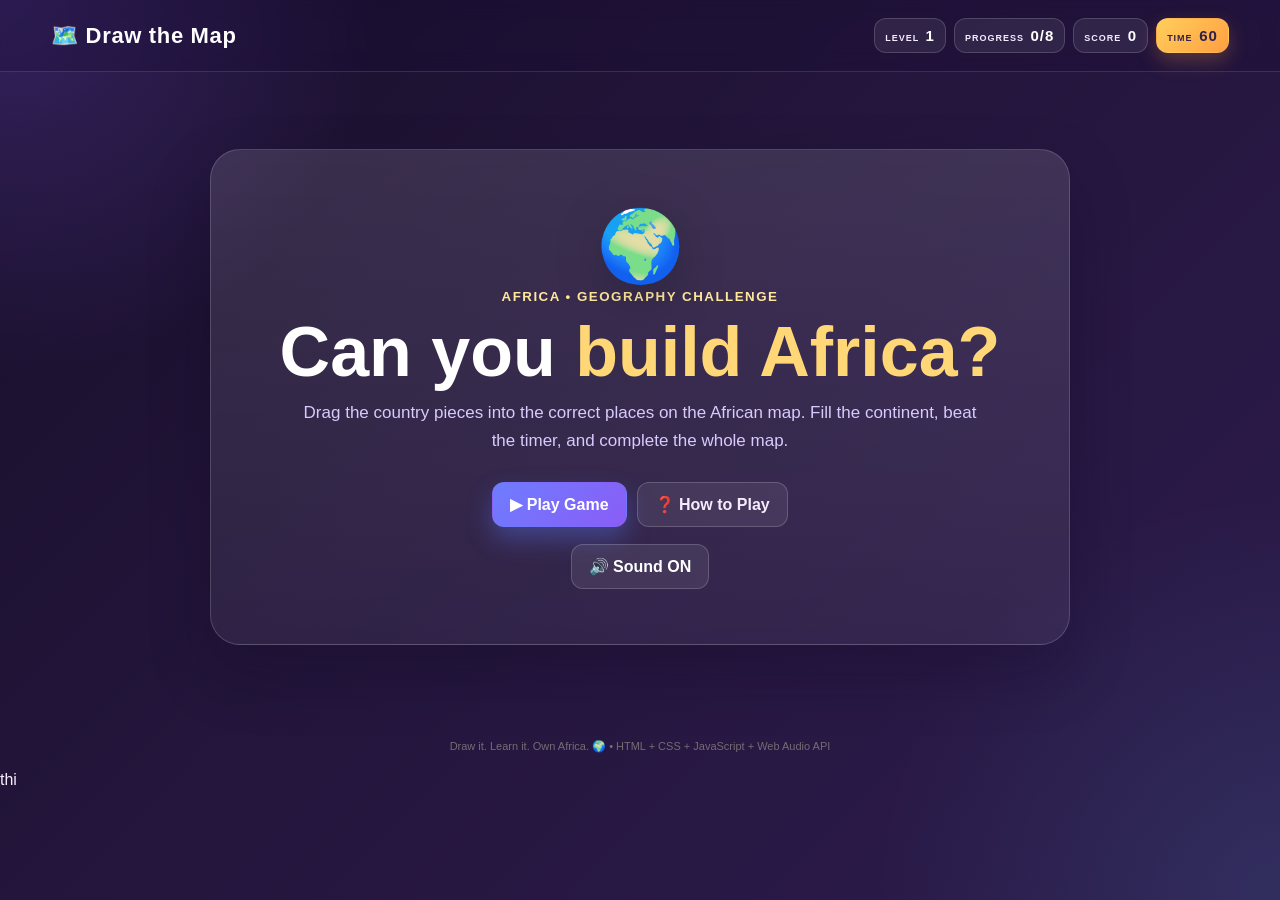
==== commit e3ba3550: "done" ====
--- a/index.html
+++ b/index.html
@@ -1,92 +1,137 @@
 <!doctype html>
 <html lang="en">
-<head>
-<meta charset="UTF-8">
-<meta name="viewport" content="width=device-width,initial-scale=1">
-<title>Draw the Map | East Africa</title>
-<link rel="stylesheet" href="style.css">
-</head>
-<body>
-<header>
-  <div class="logo">🗺️ Draw the Map</div>
-  <div class="stats">
-    <span>LEVEL <b>1</b></span>
-    <span>PROGRESS <b id="progress">0/8</b></span>
-    <span>SCORE <b id="score">0</b></span>
-    <span class="timer">TIME <b id="time">60</b></span>
-  </div>
-</header>
+  <head>
+    <meta charset="UTF-8" />
+    <meta name="viewport" content="width=device-width,initial-scale=1" />
+    <title>Draw the Map | Africa</title>
+    <link rel="stylesheet" href="style.css" />
+  </head>
+  <body>
+    <header>
+      <div class="logo">🗺️ Draw the Map</div>
+      <div class="stats">
+        <span>LEVEL <b>1</b></span>
+        <span>PROGRESS <b id="progress">0/8</b></span>
+        <span>SCORE <b id="score">0</b></span>
+        <span class="timer">TIME <b id="time">60</b></span>
+      </div>
+    </header>
 
-<main>
-<section id="menu" class="screen">
-  <div class="hero">
-    <div class="globe">🌍</div>
-    <small>EAST AFRICA • EDUCATIONAL GEOGRAPHY GAME</small>
-    <h1>Can you <em>draw the map?</em></h1>
-    <p>Drag the actual country-shaped map pieces onto their correct locations. Learn geography, beat the clock, build your map, and unlock the continent.</p>
-    <div class="menu-buttons">
-      <button id="play" class="primary">▶ Play Game</button>
-      <button id="how" class="secondary">❓ How to Play</button>
+    <main>
+      <section id="menu" class="screen">
+        <div class="hero">
+          <div class="globe">🌍</div>
+          <small>AFRICA • GEOGRAPHY CHALLENGE</small>
+          <h1>Can you <em>build Africa?</em></h1>
+          <p>
+            Drag the country pieces into the correct places on the African map.
+            Fill the continent, beat the timer, and complete the whole map.
+          </p>
+          <div class="menu-buttons">
+            <button id="play" class="primary">▶ Play Game</button>
+            <button id="how" class="secondary">❓ How to Play</button>
+          </div>
+          <button id="soundMenu" class="sound">🔊 Sound ON</button>
+        </div>
+      </section>
+
+      <section id="game" class="screen hidden">
+        <div class="game-title">
+          <div>
+            <small>AFRICA • LEVEL 1</small>
+            <h2>Let's build Africa!</h2>
+          </div>
+          <div class="controls">
+            <button id="soundGame" class="sound">🔊 Sound ON</button
+            ><button id="settings" class="secondary">⚙ Settings</button
+            ><button id="restart" class="secondary">↻ Restart</button>
+          </div>
+        </div>
+
+        <div class="game-grid">
+          <aside class="pieces-panel">
+            <h3>Country Pieces</h3>
+            <p>Drag the <strong>map shape</strong> into the African outline.</p>
+            <div id="pieces"></div>
+            <div class="streak" id="streak">🔥 Streak: 0</div>
+          </aside>
+          <section class="map-panel">
+            <div class="map-head">
+              <strong>Africa Map</strong
+              ><span id="message">Pick up any country shape and place it inside Africa.</span>
+            </div>
+            <div class="map">
+              <svg id="board" viewBox="0 0 760 620"></svg>
+              <div class="north">N<br />↑</div>
+            </div>
+          </section>
+        </div>
+      </section>
+    </main>
+
+    <div id="howModal" class="modal hidden">
+      <div class="card">
+        <button class="close" data-close="howModal">×</button>
+        <div class="big">🎮</div>
+        <h2>How to Play</h2>
+        <p>1. Choose a country-shaped piece.</p>
+        <p>2. Drag the shape to its matching position.</p>
+        <p>3. Correct pieces snap into the map.</p>
+        <p>4. Wrong placements gently shake and return.</p>
+        <p>5. Beat the timer and complete all countries.</p>
+        <button class="primary" data-close="howModal">Got it!</button>
+      </div>
     </div>
-    <button id="soundMenu" class="sound">🔊 Sound ON</button>
-  </div>
-</section>
 
-<section id="game" class="screen hidden">
-  <div class="game-title">
-    <div><small>EAST AFRICA • LEVEL 1</small><h2>Let's build East Africa!</h2></div>
-    <div class="controls"><button id="soundGame" class="sound">🔊 Sound ON</button><button id="settings" class="secondary">⚙ Settings</button><button id="restart" class="secondary">↻ Restart</button></div>
-  </div>
+    <div id="settingsModal" class="modal hidden">
+      <div class="card">
+        <button class="close" data-close="settingsModal">×</button>
+        <div class="big">🎚️</div>
+        <h2>Sound Settings</h2>
+        <label class="volume-label"
+          >🔊 Volume <b id="volumeValue">70%</b></label
+        >
+        <input id="volume" type="range" min="0" max="100" value="70" />
+        <p class="muted">Your volume preference is saved automatically.</p>
+        <button class="primary" data-close="settingsModal">Done</button>
+      </div>
+    </div>
 
-  <div class="game-grid">
-    <aside class="pieces-panel">
-      <h3>Country Pieces</h3>
-      <p>Drag the <strong>map shape</strong>, not the name.</p>
-      <div id="pieces"></div>
-      <div class="streak" id="streak">🔥 Streak: 0</div>
-    </aside>
-    <section class="map-panel">
-      <div class="map-head"><strong>East Africa Blueprint</strong><span id="message">Pick up any country shape.</span></div>
-      <div class="map">
-        <svg id="board" viewBox="0 0 760 620"></svg>
-        <div class="north">N<br>↑</div>
+    <div id="timeUp" class="modal hidden">
+      <div class="card">
+        <div class="big">⏰</div>
+        <small>TIME'S UP!</small>
+        <h2>Try again!</h2>
+        <p>You placed <strong id="timeProgress">0 / 8</strong> countries.</p>
+        <div class="modal-buttons">
+          <button id="tryAgain" class="primary">↻ Try Again</button
+          ><button id="backMenu" class="secondary">⌂ Back to Menu</button>
+        </div>
       </div>
-    </section>
-  </div>
-</section>
-</main>
+    </div>
 
-<div id="howModal" class="modal hidden"><div class="card">
-  <button class="close" data-close="howModal">×</button>
-  <div class="big">🎮</div><h2>How to Play</h2>
-  <p>1. Choose a country-shaped piece.</p><p>2. Drag the shape to its matching position.</p><p>3. Correct pieces snap into the map.</p><p>4. Wrong placements gently shake and return.</p><p>5. Beat the timer and complete all countries.</p>
-  <button class="primary" data-close="howModal">Got it!</button>
-</div></div>
+    <div id="win" class="modal hidden">
+      <div class="card win-card">
+        <div class="big">🎉</div>
+        <small>AFRICA COMPLETE!</small>
+        <h2>You built Africa!</h2>
+        <p>
+          Excellent work. You discovered the shapes and places across the
+          continent.
+        </p>
+        <div class="final">
+          🏆 Final Score: <strong id="finalScore">0</strong>
+        </div>
+        <button id="playAgain" class="primary">🌍 Play Again</button>
+      </div>
+    </div>
 
-<div id="settingsModal" class="modal hidden"><div class="card">
-  <button class="close" data-close="settingsModal">×</button>
-  <div class="big">🎚️</div><h2>Sound Settings</h2>
-  <label class="volume-label">🔊 Volume <b id="volumeValue">70%</b></label>
-  <input id="volume" type="range" min="0" max="100" value="70">
-  <p class="muted">Your volume preference is saved automatically.</p>
-  <button class="primary" data-close="settingsModal">Done</button>
-</div></div>
-
-<div id="timeUp" class="modal hidden"><div class="card">
-  <div class="big">⏰</div><small>TIME'S UP!</small><h2>Try again!</h2>
-  <p>You placed <strong id="timeProgress">0 / 8</strong> countries.</p>
-  <div class="modal-buttons"><button id="tryAgain" class="primary">↻ Try Again</button><button id="backMenu" class="secondary">⌂ Back to Menu</button></div>
-</div></div>
-
-<div id="win" class="modal hidden"><div class="card win-card">
-  <div class="big">🎉</div><small>EAST AFRICA COMPLETE!</small><h2>You drew East Africa!</h2>
-  <p>Excellent work. You discovered the location and shape of every country.</p>
-  <div class="final">🏆 Final Score: <strong id="finalScore">0</strong></div>
-  <button id="playAgain" class="primary">🌍 Play Again</button>
-</div></div>
-
-<div id="toast" class="toast"></div>
-<footer>Draw it. Learn it. Own Africa. 🌍 • HTML + CSS + JavaScript + Web Audio API</footer>
-<script src="script.js"></script>
-</body>
-</html>+    <div id="toast" class="toast"></div>
+    <footer>
+      Draw it. Learn it. Own Africa. 🌍 • HTML + CSS + JavaScript + Web Audio
+      API
+    </footer>
+    <script src="script.js"></script>
+  </body>
+</html>
+ thi
--- a/style.css
+++ b/style.css
@@ -1 +1,592 @@
-*{box-sizing:border-box}body{margin:0;font-family:Segoe UI,Arial,sans-serif;color:#28232a;background:radial-gradient(circle at 5% 5%,#ffdbea,transparent 28%),radial-gradient(circle at 95% 20%,#ffedc9,transparent 25%),#fffaf7;min-height:100vh}button,input{font:inherit}button{cursor:pointer}.hidden{display:none!important}header{height:72px;padding:0 4%;display:flex;align-items:center;justify-content:space-between;background:#ffffffed;border-bottom:1px solid #eadde4;position:sticky;top:0;z-index:10;backdrop-filter:blur(10px)}.logo{font-size:22px;font-weight:900;color:#c6246d}.stats{display:flex;gap:8px}.stats span{font-size:9px;letter-spacing:1px;font-weight:900;color:#746c73;background:#fff;border:1px solid #eadde4;border-radius:10px;padding:8px 10px}.stats b{font-size:15px;color:#c6246d;margin-left:3px}.stats .timer{background:#e83e8c;color:#fff;border-color:#e83e8c}.stats .timer b{color:#fff}main{width:94%;max-width:1250px;margin:auto}.screen{padding:42px 0}.hero{text-align:center;width:min(820px,100%);margin:35px auto;padding:55px 30px;background:#fff;border:1px solid #eadde4;border-radius:28px;box-shadow:0 18px 55px #4b273815}.globe{font-size:70px}.hero small,.game-title small,.card small{color:#c6246d;font-weight:900;letter-spacing:1.5px}.hero h1{font-size:clamp(40px,6vw,70px);line-height:1;margin:12px 0}.hero h1 em{font-style:normal;color:#e83e8c}.hero p{color:#746c73;line-height:1.65;font-size:17px;max-width:680px;margin:auto}.menu-buttons{display:flex;justify-content:center;gap:10px;margin-top:27px}.primary,.secondary,.sound{border-radius:11px;padding:12px 17px;font-weight:900;border:1px solid #dfcbd5}.primary{background:#e83e8c;color:#fff;border-color:#e83e8c;box-shadow:0 8px 22px #e83e8c40}.primary:hover{background:#c6246d}.secondary{background:#fff;color:#4d424a}.sound{background:#fff0f6;color:#c6246d;border-color:#f2c4d8;margin-top:17px}.game-title{display:flex;justify-content:space-between;align-items:end;gap:15px;margin-bottom:18px}.game-title h2{font-size:38px;margin:5px 0}.controls{display:flex;gap:7px;align-items:center}.controls .sound{margin:0}.game-grid{display:grid;grid-template-columns:250px 1fr;gap:18px}.pieces-panel,.map-panel{background:#fff;border:1px solid #eadde4;border-radius:20px;box-shadow:0 15px 40px #4b273812}.pieces-panel{padding:19px}.pieces-panel h3{margin:0;font-size:19px}.pieces-panel>p{font-size:12px;color:#746c73;line-height:1.5}.pieces{display:grid;grid-template-columns:1fr 1fr;gap:9px}.piece{height:82px;border:2px solid #efbfd4;background:#fff5f9;border-radius:13px;cursor:grab;touch-action:none;display:grid;place-items:center;position:relative;transition:.2s}.piece:hover{transform:translateY(-2px);box-shadow:0 7px 15px #5b18321a}.piece.dragging{opacity:.45;transform:scale(1.07)}.piece.placed{opacity:.18;pointer-events:none}.piece svg{width:94%;height:94%}.piece label{position:absolute;bottom:3px;font-size:7px;color:#a93469;font-weight:900}.streak{margin-top:17px;padding:11px;border-radius:10px;background:#fff6dc;color:#9a7113;font-weight:900;font-size:12px}.map-panel{overflow:hidden}.map-head{min-height:55px;padding:0 17px;display:flex;align-items:center;justify-content:space-between;border-bottom:1px solid #eadde4;gap:10px}.map-head span{font-size:11px;color:#746c73}.map{height:590px;position:relative;background:linear-gradient(#ffffffdd,#ffffffdd),repeating-linear-gradient(0deg,transparent 0 39px,#eee8eb 40px),repeating-linear-gradient(90deg,transparent 0 39px,#eee8eb 40px)}.map svg{width:100%;height:100%}.target{fill:#f7efeb;stroke:#cdbbc3;stroke-width:2;stroke-dasharray:7 5;transition:.15s}.target.over{fill:#ffe1ed;stroke:#e83e8c;stroke-width:4}.target.correct{fill:#dff4e7;stroke:#36a269;stroke-width:3;stroke-dasharray:none;animation:pop .45s}.target-text{font-size:9px;font-weight:900;text-anchor:middle;fill:#a99ba2;pointer-events:none}.north{position:absolute;right:20px;bottom:15px;text-align:center;color:#aaa;font-size:11px}.modal{position:fixed;inset:0;background:#2d1727aa;display:grid;place-items:center;padding:20px;z-index:50}.card{position:relative;width:min(500px,100%);background:#fff;border-radius:25px;padding:42px 30px;text-align:center;box-shadow:0 25px 70px #0004}.card h2{font-size:34px;margin:8px 0 15px}.card p{color:#746c73;line-height:1.5}.card .primary{margin-top:18px}.close{position:absolute;right:15px;top:12px;border:0;background:none;font-size:28px;color:#8d8088}.big{font-size:62px}.modal-buttons{display:flex;justify-content:center;gap:10px;margin-top:18px}.modal-buttons button{margin:0}.volume-label{display:flex;justify-content:space-between;margin:25px 0 10px;font-weight:800}.volume-label b{color:#c6246d}input[type=range]{width:100%;accent-color:#e83e8c}.muted{font-size:12px}.final{margin:20px 0;background:#ffe7f1;color:#c6246d;padding:15px;border-radius:12px}.toast{position:fixed;left:50%;bottom:35px;transform:translateX(-50%) translateY(20px);background:#28232a;color:#fff;padding:10px 17px;border-radius:999px;font-size:13px;font-weight:800;opacity:0;pointer-events:none;transition:.25s;z-index:60}.toast.show{opacity:1;transform:translateX(-50%) translateY(0)}footer{text-align:center;padding:18px;color:#746c73;font-size:11px}@keyframes pop{50%{transform:scale(1.06)}}@keyframes shake{25%{transform:translateX(-7px)}75%{transform:translateX(7px)}}.shake{animation:shake .35s}@media(max-width:850px){.game-grid{grid-template-columns:1fr}.pieces{grid-template-columns:repeat(4,1fr)}.map{height:530px}.game-title{align-items:start}.controls{flex-wrap:wrap}.steps{grid-template-columns:1fr 1fr}}@media(max-width:560px){header{height:auto;padding:11px 4%;flex-direction:column;gap:8px}.stats{width:100%}.stats span{flex:1;text-align:center}.intro{}.game-title{flex-direction:column}.controls{width:100%}.controls>*{flex:1}.pieces{grid-template-columns:1fr 1fr}.map{height:440px}.map-head{padding:9px;flex-direction:column;align-items:start}.modal-buttons{flex-direction:column}}+* {
+  box-sizing: border-box;
+}
+:root {
+  --bg-primary: #180f2a;
+  --bg-secondary: #23153b;
+  --bg-soft: #2d1b4d;
+  --panel: rgba(255, 255, 255, 0.08);
+  --panel-strong: rgba(255, 255, 255, 0.12);
+  --card: rgba(11, 6, 20, 0.8);
+  --line: rgba(255, 255, 255, 0.12);
+  --text: #f5ecff;
+  --muted: #d7cafc;
+  --accent: #ffcf5a;
+  --accent-strong: #ff9f43;
+  --primary: #6d7dff;
+  --primary-strong: #8b5cf6;
+  --success: #6ee7b7;
+  --danger: #ff7ca3;
+}
+body {
+  margin: 0;
+  font-family: Segoe UI, Arial, sans-serif;
+  color: var(--text);
+  background:
+    radial-gradient(circle at top left, rgba(140, 92, 255, 0.24), transparent 24%),
+    radial-gradient(circle at bottom right, rgba(90, 221, 255, 0.1), transparent 26%),
+    linear-gradient(135deg, var(--bg-primary) 0%, var(--bg-secondary) 42%, var(--bg-soft) 100%);
+  min-height: 100vh;
+}
+button,
+input {
+  font: inherit;
+}
+button {
+  cursor: pointer;
+  transition: transform 0.18s ease, box-shadow 0.18s ease, filter 0.18s ease;
+}
+button:hover {
+  transform: translateY(-1px);
+  filter: brightness(1.02);
+}
+.hidden {
+  display: none !important;
+}
+header {
+  height: 72px;
+  padding: 0 4%;
+  display: flex;
+  align-items: center;
+  justify-content: space-between;
+  background: rgba(20, 11, 48, 0.25);
+  border-bottom: 1px solid var(--line);
+  backdrop-filter: blur(10px);
+  position: sticky;
+  top: 0;
+  z-index: 10;
+}
+.logo {
+  font-size: 22px;
+  font-weight: 900;
+  color: #fff;
+  letter-spacing: 0.03em;
+}
+.stats {
+  display: flex;
+  gap: 8px;
+  flex-wrap: wrap;
+}
+.stats span {
+  font-size: 9px;
+  letter-spacing: 1px;
+  font-weight: 900;
+  color: var(--text);
+  background: rgba(255, 255, 255, 0.08);
+  border: 1px solid rgba(255, 255, 255, 0.16);
+  border-radius: 12px;
+  padding: 8px 10px;
+}
+.stats b {
+  font-size: 15px;
+  color: #fff;
+  margin-left: 3px;
+}
+.stats .timer {
+  background: linear-gradient(135deg, var(--accent), var(--accent-strong));
+  color: #2f1f4d;
+  border-color: transparent;
+  box-shadow: 0 8px 20px rgba(255, 163, 67, 0.25);
+}
+.stats .timer b {
+  color: #2f1f4d;
+}
+main {
+  width: 94%;
+  max-width: 1280px;
+  margin: auto;
+}
+.screen {
+  padding: 42px 0;
+}
+.hero {
+  text-align: center;
+  width: min(860px, 100%);
+  margin: 35px auto;
+  padding: 55px 30px;
+  background: linear-gradient(180deg, rgba(255, 255, 255, 0.12), rgba(255, 255, 255, 0.06));
+  border: 1px solid rgba(255, 255, 255, 0.16);
+  border-radius: 30px;
+  box-shadow: 0 28px 60px rgba(15, 8, 33, 0.28);
+  animation: floatIn 0.7s ease;
+}
+.globe {
+  font-size: 70px;
+  filter: drop-shadow(0 12px 24px rgba(0, 0, 0, 0.18));
+}
+.hero small,
+.game-title small,
+.card small {
+  color: #ffe79d;
+  font-weight: 900;
+  letter-spacing: 1.5px;
+}
+.hero h1 {
+  font-size: clamp(40px, 6vw, 70px);
+  line-height: 1;
+  margin: 12px 0;
+  color: white;
+}
+.hero h1 em {
+  font-style: normal;
+  color: #ffd777;
+}
+.hero p {
+  color: var(--muted);
+  line-height: 1.65;
+  font-size: 17px;
+  max-width: 680px;
+  margin: auto;
+}
+.menu-buttons {
+  display: flex;
+  justify-content: center;
+  gap: 10px;
+  margin-top: 27px;
+  flex-wrap: wrap;
+}
+.primary,
+.secondary,
+.sound {
+  border-radius: 12px;
+  padding: 12px 17px;
+  font-weight: 900;
+  border: 1px solid rgba(255, 255, 255, 0.18);
+}
+.primary {
+  background: linear-gradient(135deg, var(--primary), var(--primary-strong));
+  color: #fff;
+  border-color: transparent;
+  box-shadow: 0 12px 24px rgba(91, 124, 255, 0.35);
+}
+.primary:hover {
+  filter: brightness(1.06);
+}
+.secondary {
+  background: rgba(255, 255, 255, 0.08);
+  color: var(--text);
+}
+.sound {
+  background: rgba(255, 255, 255, 0.08);
+  color: #fff;
+  border-color: rgba(255, 255, 255, 0.18);
+  margin-top: 17px;
+}
+.game-title {
+  display: flex;
+  justify-content: space-between;
+  align-items: end;
+  gap: 15px;
+  margin-bottom: 18px;
+  color: var(--text);
+}
+.game-title h2 {
+  font-size: 38px;
+  margin: 5px 0;
+}
+.controls {
+  display: flex;
+  gap: 7px;
+  align-items: center;
+  flex-wrap: wrap;
+}
+.controls .sound {
+  margin: 0;
+}
+.game-grid {
+  display: grid;
+  grid-template-columns: 270px 1fr;
+  gap: 18px;
+}
+.pieces-panel,
+.map-panel {
+  background: rgba(17, 10, 36, 0.32);
+  border: 1px solid rgba(255, 255, 255, 0.12);
+  border-radius: 22px;
+  box-shadow: 0 18px 45px rgba(14, 7, 31, 0.2);
+}
+.pieces-panel {
+  padding: 19px;
+}
+.pieces-panel h3 {
+  margin: 0;
+  font-size: 19px;
+  color: #fff;
+}
+.pieces-panel > p {
+  font-size: 12px;
+  color: var(--muted);
+  line-height: 1.5;
+}
+.pieces {
+  display: grid;
+  grid-template-columns: 1fr 1fr;
+  gap: 9px;
+}
+.piece {
+  height: 82px;
+  border: 1px solid rgba(255, 255, 255, 0.18);
+  background: linear-gradient(180deg, rgba(255, 255, 255, 0.15), rgba(255, 255, 255, 0.08));
+  border-radius: 14px;
+  cursor: grab;
+  touch-action: none;
+  display: grid;
+  place-items: center;
+  position: relative;
+  transition: 0.2s ease;
+  box-shadow: inset 0 1px 0 rgba(255,255,255,0.18);
+}
+.piece:hover {
+  transform: translateY(-2px);
+  box-shadow: 0 10px 20px rgba(19, 8, 36, 0.18);
+}
+.piece.dragging {
+  opacity: 0.45;
+  transform: scale(1.07);
+}
+.piece.wrong {
+  animation: laughShake 0.45s ease-in-out;
+  border-color: rgba(255, 124, 163, 0.8);
+  background: rgba(255, 124, 163, 0.12);
+}
+.piece.placed {
+  opacity: 0.18;
+  pointer-events: none;
+}
+.piece svg {
+  width: 94%;
+  height: 94%;
+}
+.piece label {
+  display: none;
+}
+.streak {
+  margin-top: 17px;
+  padding: 11px;
+  border-radius: 12px;
+  background: rgba(255, 204, 90, 0.18);
+  color: #ffeeb5;
+  font-weight: 900;
+  font-size: 12px;
+  border: 1px solid rgba(255, 204, 90, 0.28);
+}
+.map-panel {
+  overflow: hidden;
+}
+.map-head {
+  min-height: 60px;
+  padding: 0 17px;
+  display: flex;
+  align-items: center;
+  justify-content: space-between;
+  border-bottom: 1px solid rgba(255, 255, 255, 0.12);
+  gap: 10px;
+  background: rgba(255, 255, 255, 0.03);
+}
+.map-head strong {
+  color: white;
+}
+.map-head span {
+  font-size: 11px;
+  color: var(--muted);
+}
+.map {
+  height: 590px;
+  position: relative;
+  background:
+    linear-gradient(180deg, rgba(17, 10, 32, 0.9), rgba(20, 14, 35, 0.82)),
+    repeating-linear-gradient(0deg, transparent 0 39px, rgba(255,255,255,0.06) 40px),
+    repeating-linear-gradient(90deg, transparent 0 39px, rgba(255,255,255,0.06) 40px);
+}
+.map svg {
+  width: 100%;
+  height: 100%;
+}
+.africa-outline {
+  filter: drop-shadow(0 0 14px rgba(110, 231, 183, 0.2));
+}
+.target {
+  fill: rgba(255, 255, 255, 0.08);
+  stroke: rgba(110, 231, 183, 0.9);
+  stroke-width: 2.5;
+  stroke-dasharray: 7 5;
+  transition: 0.15s;
+}
+.target.over {
+  fill: rgba(255, 194, 90, 0.22);
+  stroke: #ffcf5a;
+  stroke-width: 4;
+}
+.target.correct {
+  fill: rgba(110, 231, 183, 0.18);
+  stroke: #4ade80;
+  stroke-width: 3.5;
+  stroke-dasharray: none;
+  animation: pop 0.45s;
+}
+.target-text {
+  display: none;
+}
+.north {
+  position: absolute;
+  right: 20px;
+  bottom: 15px;
+  text-align: center;
+  color: rgba(255,255,255,0.72);
+  font-size: 11px;
+}
+.modal {
+  position: fixed;
+  inset: 0;
+  background: rgba(17, 10, 34, 0.68);
+  display: grid;
+  place-items: center;
+  padding: 20px;
+  z-index: 50;
+}
+.card {
+  position: relative;
+  width: min(500px, 100%);
+  background: linear-gradient(180deg, rgba(25, 16, 43, 0.96), rgba(17, 10, 34, 0.94));
+  border: 1px solid rgba(255,255,255,0.16);
+  border-radius: 25px;
+  padding: 42px 30px;
+  text-align: center;
+  box-shadow: 0 25px 70px rgba(0, 0, 0, 0.35);
+  animation: pop 0.35s ease;
+}
+.card h2 {
+  font-size: 34px;
+  margin: 8px 0 15px;
+  color: white;
+}
+.card p {
+  color: var(--muted);
+  line-height: 1.5;
+}
+.card .primary {
+  margin-top: 18px;
+}
+.close {
+  position: absolute;
+  right: 15px;
+  top: 12px;
+  border: 0;
+  background: none;
+  font-size: 28px;
+  color: rgba(255,255,255,0.75);
+}
+.big {
+  font-size: 62px;
+}
+.modal-buttons {
+  display: flex;
+  justify-content: center;
+  gap: 10px;
+  margin-top: 18px;
+  flex-wrap: wrap;
+}
+.modal-buttons button {
+  margin: 0;
+}
+.toast {
+  position: fixed;
+  left: 50%;
+  bottom: 26px;
+  transform: translateX(-50%) translateY(16px);
+  background: rgba(17, 9, 36, 0.82);
+  border: 1px solid rgba(255,255,255,0.14);
+  color: white;
+  padding: 12px 18px;
+  border-radius: 999px;
+  font-weight: 700;
+  opacity: 0;
+  transition: all 0.25s ease;
+  pointer-events: none;
+  box-shadow: 0 18px 32px rgba(8, 5, 20, 0.24);
+}
+.toast.show {
+  opacity: 1;
+  transform: translateX(-50%) translateY(0);
+}
+.laugh-emoji {
+  position: absolute;
+  inset: 0;
+  display: grid;
+  place-items: center;
+  font-size: 1.8rem;
+  pointer-events: none;
+  text-shadow: 0 0 10px rgba(255, 255, 255, 0.5);
+}
+footer {
+  text-align: center;
+  color: rgba(255, 255, 255, 0.8);
+  padding: 0 20px 18px;
+}
+@keyframes pop {
+  0% { transform: scale(0.96); }
+  50% { transform: scale(1.03); }
+  100% { transform: scale(1); }
+}
+@keyframes laughShake {
+  0%, 100% { transform: translateX(0) rotate(0deg); }
+  20% { transform: translateX(-5px) rotate(-5deg); }
+  40% { transform: translateX(5px) rotate(5deg); }
+  60% { transform: translateX(-4px) rotate(-4deg); }
+  80% { transform: translateX(4px) rotate(4deg); }
+}
+@keyframes floatIn {
+  from { opacity: 0; transform: translateY(10px); }
+  to { opacity: 1; transform: translateY(0); }
+}
+@media (max-width: 860px) {
+  .game-grid {
+    grid-template-columns: 1fr;
+  }
+  .map {
+    height: 430px;
+  }
+  .game-title {
+    flex-direction: column;
+    align-items: flex-start;
+  }
+}
+@media (max-width: 540px) {
+  .hero {
+    padding: 42px 18px;
+  }
+  .stats {
+    gap: 6px;
+  }
+  .logo {
+    font-size: 18px;
+  }
+  .map {
+    height: 360px;
+  }
+}
+.volume-label {
+  display: flex;
+  justify-content: space-between;
+  margin: 25px 0 10px;
+  font-weight: 800;
+}
+.volume-label b {
+  color: #c6246d;
+}
+input[type="range"] {
+  width: 100%;
+  accent-color: #e83e8c;
+}
+.muted {
+  font-size: 12px;
+}
+.final {
+  margin: 20px 0;
+  background: #ffe7f1;
+  color: #c6246d;
+  padding: 15px;
+  border-radius: 12px;
+}
+.toast {
+  position: fixed;
+  left: 50%;
+  bottom: 35px;
+  transform: translateX(-50%) translateY(20px);
+  background: #28232a;
+  color: #fff;
+  padding: 10px 17px;
+  border-radius: 999px;
+  font-size: 13px;
+  font-weight: 800;
+  opacity: 0;
+  pointer-events: none;
+  transition: 0.25s;
+  z-index: 60;
+}
+.toast.show {
+  opacity: 1;
+  transform: translateX(-50%) translateY(0);
+}
+footer {
+  text-align: center;
+  padding: 18px;
+  color: #746c73;
+  font-size: 11px;
+}
+@keyframes pop {
+  50% {
+    transform: scale(1.06);
+  }
+}
+@keyframes shake {
+  25% {
+    transform: translateX(-7px);
+  }
+  75% {
+    transform: translateX(7px);
+  }
+}
+.shake {
+  animation: shake 0.35s;
+}
+@media (max-width: 850px) {
+  .game-grid {
+    grid-template-columns: 1fr;
+  }
+  .pieces {
+    grid-template-columns: repeat(4, 1fr);
+  }
+  .map {
+    height: 530px;
+  }
+  .game-title {
+    align-items: start;
+  }
+  .controls {
+    flex-wrap: wrap;
+  }
+  .steps {
+    grid-template-columns: 1fr 1fr;
+  }
+}
+@media (max-width: 560px) {
+  header {
+    height: auto;
+    padding: 11px 4%;
+    flex-direction: column;
+    gap: 8px;
+  }
+  .stats {
+    width: 100%;
+  }
+  .stats span {
+    flex: 1;
+    text-align: center;
+  }
+  .intro {
+  }
+  .game-title {
+    flex-direction: column;
+  }
+  .controls {
+    width: 100%;
+  }
+  .controls > * {
+    flex: 1;
+  }
+  .pieces {
+    grid-template-columns: 1fr 1fr;
+  }
+  .map {
+    height: 440px;
+  }
+  .map-head {
+    padding: 9px;
+    flex-direction: column;
+    align-items: start;
+  }
+  .modal-buttons {
+    flex-direction: column;
+  }
+}
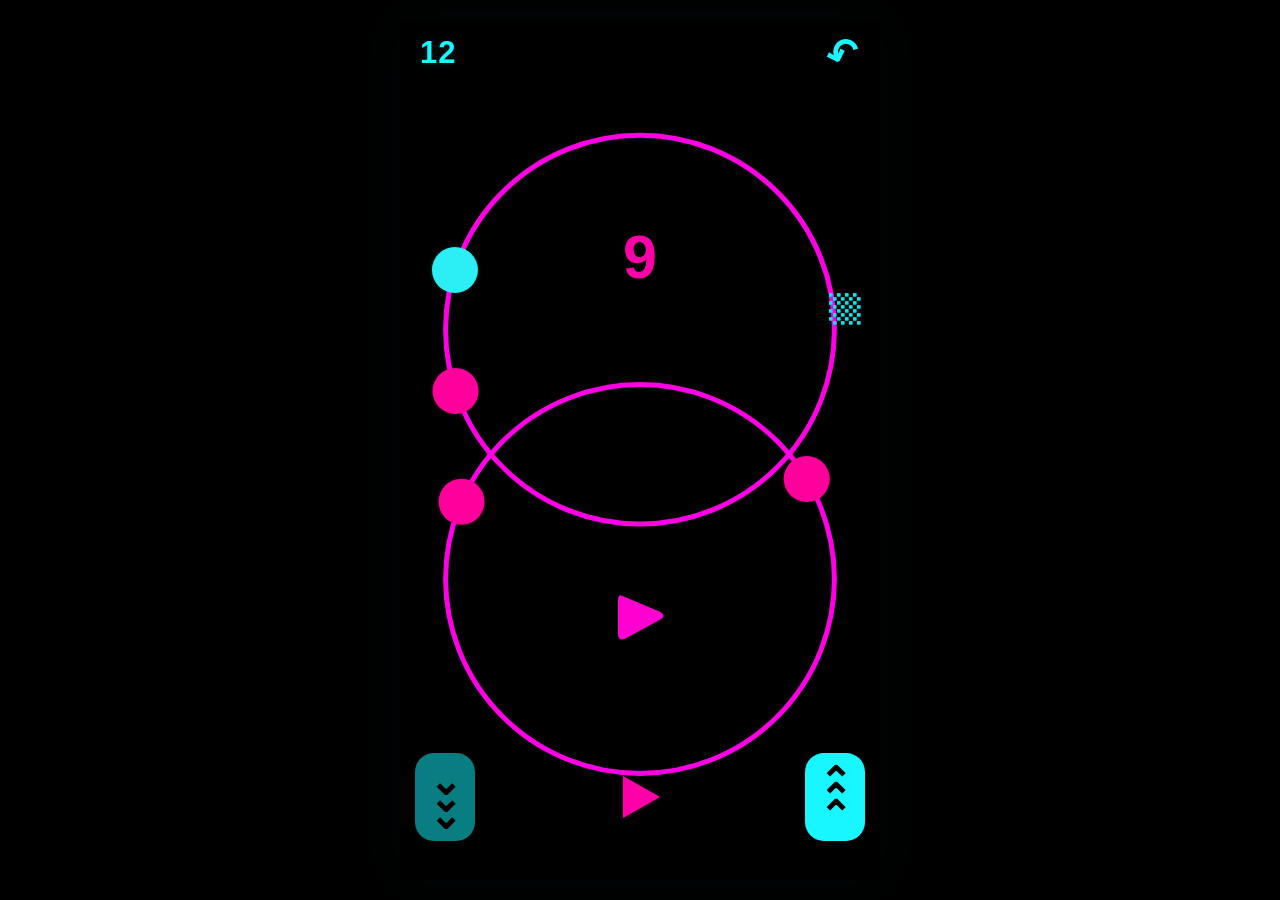
==== commit 7ed324b1: "chore:updating this game" ====
--- a/index.html
+++ b/index.html
@@ -1,137 +1,37 @@
-<!doctype html>
+<!DOCTYPE html>
 <html lang="en">
-  <head>
-    <meta charset="UTF-8" />
-    <meta name="viewport" content="width=device-width,initial-scale=1" />
-    <title>Draw the Map | Africa</title>
-    <link rel="stylesheet" href="style.css" />
-  </head>
-  <body>
-    <header>
-      <div class="logo">🗺️ Draw the Map</div>
-      <div class="stats">
-        <span>LEVEL <b>1</b></span>
-        <span>PROGRESS <b id="progress">0/8</b></span>
-        <span>SCORE <b id="score">0</b></span>
-        <span class="timer">TIME <b id="time">60</b></span>
-      </div>
-    </header>
+<head>
+  <meta charset="UTF-8">
+  <meta name="viewport" content="width=device-width, initial-scale=1.0, maximum-scale=1.0, user-scalable=no">
+  <title>Orbit 9 — Rotation Puzzle</title>
+  <link rel="stylesheet" href="style.css">
+</head>
+<body>
+  <main class="game-shell">
+    <canvas id="game" aria-label="Orbit rotation puzzle game"></canvas>
 
-    <main>
-      <section id="menu" class="screen">
-        <div class="hero">
-          <div class="globe">🌍</div>
-          <small>AFRICA • GEOGRAPHY CHALLENGE</small>
-          <h1>Can you <em>build Africa?</em></h1>
-          <p>
-            Drag the country pieces into the correct places on the African map.
-            Fill the continent, beat the timer, and complete the whole map.
-          </p>
-          <div class="menu-buttons">
-            <button id="play" class="primary">▶ Play Game</button>
-            <button id="how" class="secondary">❓ How to Play</button>
-          </div>
-          <button id="soundMenu" class="sound">🔊 Sound ON</button>
-        </div>
-      </section>
-
-      <section id="game" class="screen hidden">
-        <div class="game-title">
-          <div>
-            <small>AFRICA • LEVEL 1</small>
-            <h2>Let's build Africa!</h2>
-          </div>
-          <div class="controls">
-            <button id="soundGame" class="sound">🔊 Sound ON</button
-            ><button id="settings" class="secondary">⚙ Settings</button
-            ><button id="restart" class="secondary">↻ Restart</button>
-          </div>
-        </div>
-
-        <div class="game-grid">
-          <aside class="pieces-panel">
-            <h3>Country Pieces</h3>
-            <p>Drag the <strong>map shape</strong> into the African outline.</p>
-            <div id="pieces"></div>
-            <div class="streak" id="streak">🔥 Streak: 0</div>
-          </aside>
-          <section class="map-panel">
-            <div class="map-head">
-              <strong>Africa Map</strong
-              ><span id="message">Pick up any country shape and place it inside Africa.</span>
-            </div>
-            <div class="map">
-              <svg id="board" viewBox="0 0 760 620"></svg>
-              <div class="north">N<br />↑</div>
-            </div>
-          </section>
-        </div>
-      </section>
-    </main>
-
-    <div id="howModal" class="modal hidden">
-      <div class="card">
-        <button class="close" data-close="howModal">×</button>
-        <div class="big">🎮</div>
-        <h2>How to Play</h2>
-        <p>1. Choose a country-shaped piece.</p>
-        <p>2. Drag the shape to its matching position.</p>
-        <p>3. Correct pieces snap into the map.</p>
-        <p>4. Wrong placements gently shake and return.</p>
-        <p>5. Beat the timer and complete all countries.</p>
-        <button class="primary" data-close="howModal">Got it!</button>
-      </div>
+    <div class="hud">
+      <div class="moves" id="moves">12</div>
+      <button class="undo" id="undo" aria-label="Undo last move">↶</button>
+      <div class="level" id="level">9</div>
     </div>
 
-    <div id="settingsModal" class="modal hidden">
-      <div class="card">
-        <button class="close" data-close="settingsModal">×</button>
-        <div class="big">🎚️</div>
-        <h2>Sound Settings</h2>
-        <label class="volume-label"
-          >🔊 Volume <b id="volumeValue">70%</b></label
-        >
-        <input id="volume" type="range" min="0" max="100" value="70" />
-        <p class="muted">Your volume preference is saved automatically.</p>
-        <button class="primary" data-close="settingsModal">Done</button>
-      </div>
+    <div class="controls">
+      <button class="control down" id="leftBtn" aria-label="Rotate counter-clockwise">
+        <span>⌄</span><span>⌄</span><span>⌄</span>
+      </button>
+
+      <button class="play" id="playBtn" aria-label="Start game">
+        <span></span>
+      </button>
+
+      <button class="control up" id="rightBtn" aria-label="Rotate clockwise">
+        <span>⌃</span><span>⌃</span><span>⌃</span>
+      </button>
     </div>
 
-    <div id="timeUp" class="modal hidden">
-      <div class="card">
-        <div class="big">⏰</div>
-        <small>TIME'S UP!</small>
-        <h2>Try again!</h2>
-        <p>You placed <strong id="timeProgress">0 / 8</strong> countries.</p>
-        <div class="modal-buttons">
-          <button id="tryAgain" class="primary">↻ Try Again</button
-          ><button id="backMenu" class="secondary">⌂ Back to Menu</button>
-        </div>
-      </div>
-    </div>
-
-    <div id="win" class="modal hidden">
-      <div class="card win-card">
-        <div class="big">🎉</div>
-        <small>AFRICA COMPLETE!</small>
-        <h2>You built Africa!</h2>
-        <p>
-          Excellent work. You discovered the shapes and places across the
-          continent.
-        </p>
-        <div class="final">
-          🏆 Final Score: <strong id="finalScore">0</strong>
-        </div>
-        <button id="playAgain" class="primary">🌍 Play Again</button>
-      </div>
-    </div>
-
-    <div id="toast" class="toast"></div>
-    <footer>
-      Draw it. Learn it. Own Africa. 🌍 • HTML + CSS + JavaScript + Web Audio
-      API
-    </footer>
-    <script src="script.js"></script>
-  </body>
+    <div class="message" id="message"></div>
+  </main>
+  <script src="script.js"></script>
+</body>
 </html>
- thi
--- a/style.css
+++ b/style.css
@@ -1,592 +1,199 @@
 * {
   box-sizing: border-box;
+  -webkit-tap-highlight-color: transparent;
 }
+
 :root {
-  --bg-primary: #180f2a;
-  --bg-secondary: #23153b;
-  --bg-soft: #2d1b4d;
-  --panel: rgba(255, 255, 255, 0.08);
-  --panel-strong: rgba(255, 255, 255, 0.12);
-  --card: rgba(11, 6, 20, 0.8);
-  --line: rgba(255, 255, 255, 0.12);
-  --text: #f5ecff;
-  --muted: #d7cafc;
-  --accent: #ffcf5a;
-  --accent-strong: #ff9f43;
-  --primary: #6d7dff;
-  --primary-strong: #8b5cf6;
-  --success: #6ee7b7;
-  --danger: #ff7ca3;
+  --pink: #ff00a8;
+  --pink-bright: #ff00b7;
+  --cyan: #18f7ff;
+  --cyan-dark: #087f83;
+  --bg: #000;
 }
+
+html, body {
+  width: 100%;
+  height: 100%;
+  margin: 0;
+  overflow: hidden;
+  background: #000;
+  font-family: Arial, Helvetica, sans-serif;
+}
+
 body {
-  margin: 0;
-  font-family: Segoe UI, Arial, sans-serif;
-  color: var(--text);
-  background:
-    radial-gradient(circle at top left, rgba(140, 92, 255, 0.24), transparent 24%),
-    radial-gradient(circle at bottom right, rgba(90, 221, 255, 0.1), transparent 26%),
-    linear-gradient(135deg, var(--bg-primary) 0%, var(--bg-secondary) 42%, var(--bg-soft) 100%);
-  min-height: 100vh;
+  display: grid;
+  place-items: center;
 }
-button,
-input {
-  font: inherit;
+
+.game-shell {
+  position: relative;
+  width: min(100vw, 480px);
+  height: min(100vh, 860px);
+  min-height: 620px;
+  overflow: hidden;
+  background: #000;
+  touch-action: none;
 }
-button {
+
+#game {
+  position: absolute;
+  inset: 0;
+  width: 100%;
+  height: 100%;
+}
+
+.hud {
+  position: absolute;
+  inset: 0;
+  pointer-events: none;
+}
+
+.moves {
+  position: absolute;
+  top: 17px;
+  left: 20px;
+  color: var(--cyan);
+  font-size: 31px;
+  line-height: 1;
+  font-weight: 800;
+  letter-spacing: 1px;
+  text-shadow: 0 0 8px rgba(24,247,255,.15);
+}
+
+.undo {
+  pointer-events: auto;
+  position: absolute;
+  top: 10px;
+  right: 14px;
+  border: 0;
+  background: transparent;
+  color: var(--cyan);
+  font-size: 39px;
+  font-weight: 700;
+  width: 48px;
+  height: 48px;
   cursor: pointer;
-  transition: transform 0.18s ease, box-shadow 0.18s ease, filter 0.18s ease;
+  transform: rotate(-18deg);
 }
-button:hover {
-  transform: translateY(-1px);
-  filter: brightness(1.02);
+
+.undo:active {
+  transform: rotate(-18deg) scale(.88);
 }
-.hidden {
-  display: none !important;
+
+.level {
+  position: absolute;
+  top: 207px;
+  left: 50%;
+  transform: translateX(-50%);
+  color: var(--pink);
+  font-size: 61px;
+  line-height: 1;
+  font-weight: 800;
+  z-index: 3;
 }
-header {
-  height: 72px;
-  padding: 0 4%;
+
+.controls {
+  position: absolute;
+  left: 0;
+  right: 0;
+  bottom: 38px;
+  height: 90px;
   display: flex;
   align-items: center;
   justify-content: space-between;
-  background: rgba(20, 11, 48, 0.25);
-  border-bottom: 1px solid var(--line);
-  backdrop-filter: blur(10px);
-  position: sticky;
-  top: 0;
-  z-index: 10;
+  padding: 0 15px;
 }
-.logo {
-  font-size: 22px;
+
+.control {
+  width: 60px;
+  height: 88px;
+  border: 0;
+  border-radius: 19px;
+  cursor: pointer;
+  display: flex;
+  flex-direction: column;
+  align-items: center;
+  justify-content: center;
+  gap: -7px;
+  font-family: Arial, sans-serif;
+  line-height: 20px;
+  transition: transform .08s ease;
+}
+
+.control:active {
+  transform: scale(.93);
+}
+
+.control span {
+  display: block;
+  height: 17px;
+  font-size: 39px;
   font-weight: 900;
-  color: #fff;
-  letter-spacing: 0.03em;
 }
-.stats {
-  display: flex;
-  gap: 8px;
-  flex-wrap: wrap;
+
+.down {
+  color: #000;
+  background: #087e82;
 }
-.stats span {
-  font-size: 9px;
-  letter-spacing: 1px;
-  font-weight: 900;
-  color: var(--text);
-  background: rgba(255, 255, 255, 0.08);
-  border: 1px solid rgba(255, 255, 255, 0.16);
-  border-radius: 12px;
-  padding: 8px 10px;
+
+.up {
+  color: #000;
+  background: var(--cyan);
 }
-.stats b {
-  font-size: 15px;
-  color: #fff;
-  margin-left: 3px;
+
+.play {
+  width: 70px;
+  height: 58px;
+  border: 0;
+  background: transparent;
+  position: relative;
+  cursor: pointer;
 }
-.stats .timer {
-  background: linear-gradient(135deg, var(--accent), var(--accent-strong));
-  color: #2f1f4d;
-  border-color: transparent;
-  box-shadow: 0 8px 20px rgba(255, 163, 67, 0.25);
+
+.play span {
+  position: absolute;
+  left: 18px;
+  top: 8px;
+  width: 0;
+  height: 0;
+  border-top: 21px solid transparent;
+  border-bottom: 21px solid transparent;
+  border-left: 37px solid var(--pink);
+  filter: drop-shadow(0 0 3px rgba(255,0,168,.2));
 }
-.stats .timer b {
-  color: #2f1f4d;
+
+.play:active span {
+  transform: scale(.9);
 }
-main {
-  width: 94%;
-  max-width: 1280px;
-  margin: auto;
-}
-.screen {
-  padding: 42px 0;
-}
-.hero {
-  text-align: center;
-  width: min(860px, 100%);
-  margin: 35px auto;
-  padding: 55px 30px;
-  background: linear-gradient(180deg, rgba(255, 255, 255, 0.12), rgba(255, 255, 255, 0.06));
-  border: 1px solid rgba(255, 255, 255, 0.16);
-  border-radius: 30px;
-  box-shadow: 0 28px 60px rgba(15, 8, 33, 0.28);
-  animation: floatIn 0.7s ease;
-}
-.globe {
-  font-size: 70px;
-  filter: drop-shadow(0 12px 24px rgba(0, 0, 0, 0.18));
-}
-.hero small,
-.game-title small,
-.card small {
-  color: #ffe79d;
-  font-weight: 900;
-  letter-spacing: 1.5px;
-}
-.hero h1 {
-  font-size: clamp(40px, 6vw, 70px);
-  line-height: 1;
-  margin: 12px 0;
-  color: white;
-}
-.hero h1 em {
-  font-style: normal;
-  color: #ffd777;
-}
-.hero p {
-  color: var(--muted);
-  line-height: 1.65;
-  font-size: 17px;
-  max-width: 680px;
-  margin: auto;
-}
-.menu-buttons {
-  display: flex;
-  justify-content: center;
-  gap: 10px;
-  margin-top: 27px;
-  flex-wrap: wrap;
-}
-.primary,
-.secondary,
-.sound {
-  border-radius: 12px;
-  padding: 12px 17px;
-  font-weight: 900;
-  border: 1px solid rgba(255, 255, 255, 0.18);
-}
-.primary {
-  background: linear-gradient(135deg, var(--primary), var(--primary-strong));
-  color: #fff;
-  border-color: transparent;
-  box-shadow: 0 12px 24px rgba(91, 124, 255, 0.35);
-}
-.primary:hover {
-  filter: brightness(1.06);
-}
-.secondary {
-  background: rgba(255, 255, 255, 0.08);
-  color: var(--text);
-}
-.sound {
-  background: rgba(255, 255, 255, 0.08);
-  color: #fff;
-  border-color: rgba(255, 255, 255, 0.18);
-  margin-top: 17px;
-}
-.game-title {
-  display: flex;
-  justify-content: space-between;
-  align-items: end;
-  gap: 15px;
-  margin-bottom: 18px;
-  color: var(--text);
-}
-.game-title h2 {
-  font-size: 38px;
-  margin: 5px 0;
-}
-.controls {
-  display: flex;
-  gap: 7px;
-  align-items: center;
-  flex-wrap: wrap;
-}
-.controls .sound {
-  margin: 0;
-}
-.game-grid {
-  display: grid;
-  grid-template-columns: 270px 1fr;
-  gap: 18px;
-}
-.pieces-panel,
-.map-panel {
-  background: rgba(17, 10, 36, 0.32);
-  border: 1px solid rgba(255, 255, 255, 0.12);
-  border-radius: 22px;
-  box-shadow: 0 18px 45px rgba(14, 7, 31, 0.2);
-}
-.pieces-panel {
-  padding: 19px;
-}
-.pieces-panel h3 {
-  margin: 0;
-  font-size: 19px;
-  color: #fff;
-}
-.pieces-panel > p {
-  font-size: 12px;
-  color: var(--muted);
-  line-height: 1.5;
-}
-.pieces {
-  display: grid;
-  grid-template-columns: 1fr 1fr;
-  gap: 9px;
-}
-.piece {
-  height: 82px;
-  border: 1px solid rgba(255, 255, 255, 0.18);
-  background: linear-gradient(180deg, rgba(255, 255, 255, 0.15), rgba(255, 255, 255, 0.08));
-  border-radius: 14px;
-  cursor: grab;
-  touch-action: none;
-  display: grid;
-  place-items: center;
-  position: relative;
-  transition: 0.2s ease;
-  box-shadow: inset 0 1px 0 rgba(255,255,255,0.18);
-}
-.piece:hover {
-  transform: translateY(-2px);
-  box-shadow: 0 10px 20px rgba(19, 8, 36, 0.18);
-}
-.piece.dragging {
-  opacity: 0.45;
-  transform: scale(1.07);
-}
-.piece.wrong {
-  animation: laughShake 0.45s ease-in-out;
-  border-color: rgba(255, 124, 163, 0.8);
-  background: rgba(255, 124, 163, 0.12);
-}
-.piece.placed {
-  opacity: 0.18;
+
+.message {
+  position: absolute;
+  left: 50%;
+  bottom: 142px;
+  transform: translate(-50%, 10px);
+  color: var(--cyan);
+  font-size: 14px;
+  letter-spacing: 2px;
+  text-transform: uppercase;
+  opacity: 0;
+  transition: opacity .25s ease, transform .25s ease;
+  white-space: nowrap;
   pointer-events: none;
 }
-.piece svg {
-  width: 94%;
-  height: 94%;
+
+.message.show {
+  opacity: 1;
+  transform: translate(-50%, 0);
 }
-.piece label {
-  display: none;
+
+@media (max-height: 700px) {
+  .level { top: 172px; }
+  .controls { bottom: 18px; }
+  .message { bottom: 112px; }
 }
-.streak {
-  margin-top: 17px;
-  padding: 11px;
-  border-radius: 12px;
-  background: rgba(255, 204, 90, 0.18);
-  color: #ffeeb5;
-  font-weight: 900;
-  font-size: 12px;
-  border: 1px solid rgba(255, 204, 90, 0.28);
-}
-.map-panel {
-  overflow: hidden;
-}
-.map-head {
-  min-height: 60px;
-  padding: 0 17px;
-  display: flex;
-  align-items: center;
-  justify-content: space-between;
-  border-bottom: 1px solid rgba(255, 255, 255, 0.12);
-  gap: 10px;
-  background: rgba(255, 255, 255, 0.03);
-}
-.map-head strong {
-  color: white;
-}
-.map-head span {
-  font-size: 11px;
-  color: var(--muted);
-}
-.map {
-  height: 590px;
-  position: relative;
-  background:
-    linear-gradient(180deg, rgba(17, 10, 32, 0.9), rgba(20, 14, 35, 0.82)),
-    repeating-linear-gradient(0deg, transparent 0 39px, rgba(255,255,255,0.06) 40px),
-    repeating-linear-gradient(90deg, transparent 0 39px, rgba(255,255,255,0.06) 40px);
-}
-.map svg {
-  width: 100%;
-  height: 100%;
-}
-.africa-outline {
-  filter: drop-shadow(0 0 14px rgba(110, 231, 183, 0.2));
-}
-.target {
-  fill: rgba(255, 255, 255, 0.08);
-  stroke: rgba(110, 231, 183, 0.9);
-  stroke-width: 2.5;
-  stroke-dasharray: 7 5;
-  transition: 0.15s;
-}
-.target.over {
-  fill: rgba(255, 194, 90, 0.22);
-  stroke: #ffcf5a;
-  stroke-width: 4;
-}
-.target.correct {
-  fill: rgba(110, 231, 183, 0.18);
-  stroke: #4ade80;
-  stroke-width: 3.5;
-  stroke-dasharray: none;
-  animation: pop 0.45s;
-}
-.target-text {
-  display: none;
-}
-.north {
-  position: absolute;
-  right: 20px;
-  bottom: 15px;
-  text-align: center;
-  color: rgba(255,255,255,0.72);
-  font-size: 11px;
-}
-.modal {
-  position: fixed;
-  inset: 0;
-  background: rgba(17, 10, 34, 0.68);
-  display: grid;
-  place-items: center;
-  padding: 20px;
-  z-index: 50;
-}
-.card {
-  position: relative;
-  width: min(500px, 100%);
-  background: linear-gradient(180deg, rgba(25, 16, 43, 0.96), rgba(17, 10, 34, 0.94));
-  border: 1px solid rgba(255,255,255,0.16);
-  border-radius: 25px;
-  padding: 42px 30px;
-  text-align: center;
-  box-shadow: 0 25px 70px rgba(0, 0, 0, 0.35);
-  animation: pop 0.35s ease;
-}
-.card h2 {
-  font-size: 34px;
-  margin: 8px 0 15px;
-  color: white;
-}
-.card p {
-  color: var(--muted);
-  line-height: 1.5;
-}
-.card .primary {
-  margin-top: 18px;
-}
-.close {
-  position: absolute;
-  right: 15px;
-  top: 12px;
-  border: 0;
-  background: none;
-  font-size: 28px;
-  color: rgba(255,255,255,0.75);
-}
-.big {
-  font-size: 62px;
-}
-.modal-buttons {
-  display: flex;
-  justify-content: center;
-  gap: 10px;
-  margin-top: 18px;
-  flex-wrap: wrap;
-}
-.modal-buttons button {
-  margin: 0;
-}
-.toast {
-  position: fixed;
-  left: 50%;
-  bottom: 26px;
-  transform: translateX(-50%) translateY(16px);
-  background: rgba(17, 9, 36, 0.82);
-  border: 1px solid rgba(255,255,255,0.14);
-  color: white;
-  padding: 12px 18px;
-  border-radius: 999px;
-  font-weight: 700;
-  opacity: 0;
-  transition: all 0.25s ease;
-  pointer-events: none;
-  box-shadow: 0 18px 32px rgba(8, 5, 20, 0.24);
-}
-.toast.show {
-  opacity: 1;
-  transform: translateX(-50%) translateY(0);
-}
-.laugh-emoji {
-  position: absolute;
-  inset: 0;
-  display: grid;
-  place-items: center;
-  font-size: 1.8rem;
-  pointer-events: none;
-  text-shadow: 0 0 10px rgba(255, 255, 255, 0.5);
-}
-footer {
-  text-align: center;
-  color: rgba(255, 255, 255, 0.8);
-  padding: 0 20px 18px;
-}
-@keyframes pop {
-  0% { transform: scale(0.96); }
-  50% { transform: scale(1.03); }
-  100% { transform: scale(1); }
-}
-@keyframes laughShake {
-  0%, 100% { transform: translateX(0) rotate(0deg); }
-  20% { transform: translateX(-5px) rotate(-5deg); }
-  40% { transform: translateX(5px) rotate(5deg); }
-  60% { transform: translateX(-4px) rotate(-4deg); }
-  80% { transform: translateX(4px) rotate(4deg); }
-}
-@keyframes floatIn {
-  from { opacity: 0; transform: translateY(10px); }
-  to { opacity: 1; transform: translateY(0); }
-}
-@media (max-width: 860px) {
-  .game-grid {
-    grid-template-columns: 1fr;
-  }
-  .map {
-    height: 430px;
-  }
-  .game-title {
-    flex-direction: column;
-    align-items: flex-start;
+
+@media (min-width: 481px) {
+  .game-shell {
+    box-shadow: 0 0 50px rgba(0,255,255,.03);
   }
 }
-@media (max-width: 540px) {
-  .hero {
-    padding: 42px 18px;
-  }
-  .stats {
-    gap: 6px;
-  }
-  .logo {
-    font-size: 18px;
-  }
-  .map {
-    height: 360px;
-  }
-}
-.volume-label {
-  display: flex;
-  justify-content: space-between;
-  margin: 25px 0 10px;
-  font-weight: 800;
-}
-.volume-label b {
-  color: #c6246d;
-}
-input[type="range"] {
-  width: 100%;
-  accent-color: #e83e8c;
-}
-.muted {
-  font-size: 12px;
-}
-.final {
-  margin: 20px 0;
-  background: #ffe7f1;
-  color: #c6246d;
-  padding: 15px;
-  border-radius: 12px;
-}
-.toast {
-  position: fixed;
-  left: 50%;
-  bottom: 35px;
-  transform: translateX(-50%) translateY(20px);
-  background: #28232a;
-  color: #fff;
-  padding: 10px 17px;
-  border-radius: 999px;
-  font-size: 13px;
-  font-weight: 800;
-  opacity: 0;
-  pointer-events: none;
-  transition: 0.25s;
-  z-index: 60;
-}
-.toast.show {
-  opacity: 1;
-  transform: translateX(-50%) translateY(0);
-}
-footer {
-  text-align: center;
-  padding: 18px;
-  color: #746c73;
-  font-size: 11px;
-}
-@keyframes pop {
-  50% {
-    transform: scale(1.06);
-  }
-}
-@keyframes shake {
-  25% {
-    transform: translateX(-7px);
-  }
-  75% {
-    transform: translateX(7px);
-  }
-}
-.shake {
-  animation: shake 0.35s;
-}
-@media (max-width: 850px) {
-  .game-grid {
-    grid-template-columns: 1fr;
-  }
-  .pieces {
-    grid-template-columns: repeat(4, 1fr);
-  }
-  .map {
-    height: 530px;
-  }
-  .game-title {
-    align-items: start;
-  }
-  .controls {
-    flex-wrap: wrap;
-  }
-  .steps {
-    grid-template-columns: 1fr 1fr;
-  }
-}
-@media (max-width: 560px) {
-  header {
-    height: auto;
-    padding: 11px 4%;
-    flex-direction: column;
-    gap: 8px;
-  }
-  .stats {
-    width: 100%;
-  }
-  .stats span {
-    flex: 1;
-    text-align: center;
-  }
-  .intro {
-  }
-  .game-title {
-    flex-direction: column;
-  }
-  .controls {
-    width: 100%;
-  }
-  .controls > * {
-    flex: 1;
-  }
-  .pieces {
-    grid-template-columns: 1fr 1fr;
-  }
-  .map {
-    height: 440px;
-  }
-  .map-head {
-    padding: 9px;
-    flex-direction: column;
-    align-items: start;
-  }
-  .modal-buttons {
-    flex-direction: column;
-  }
-}
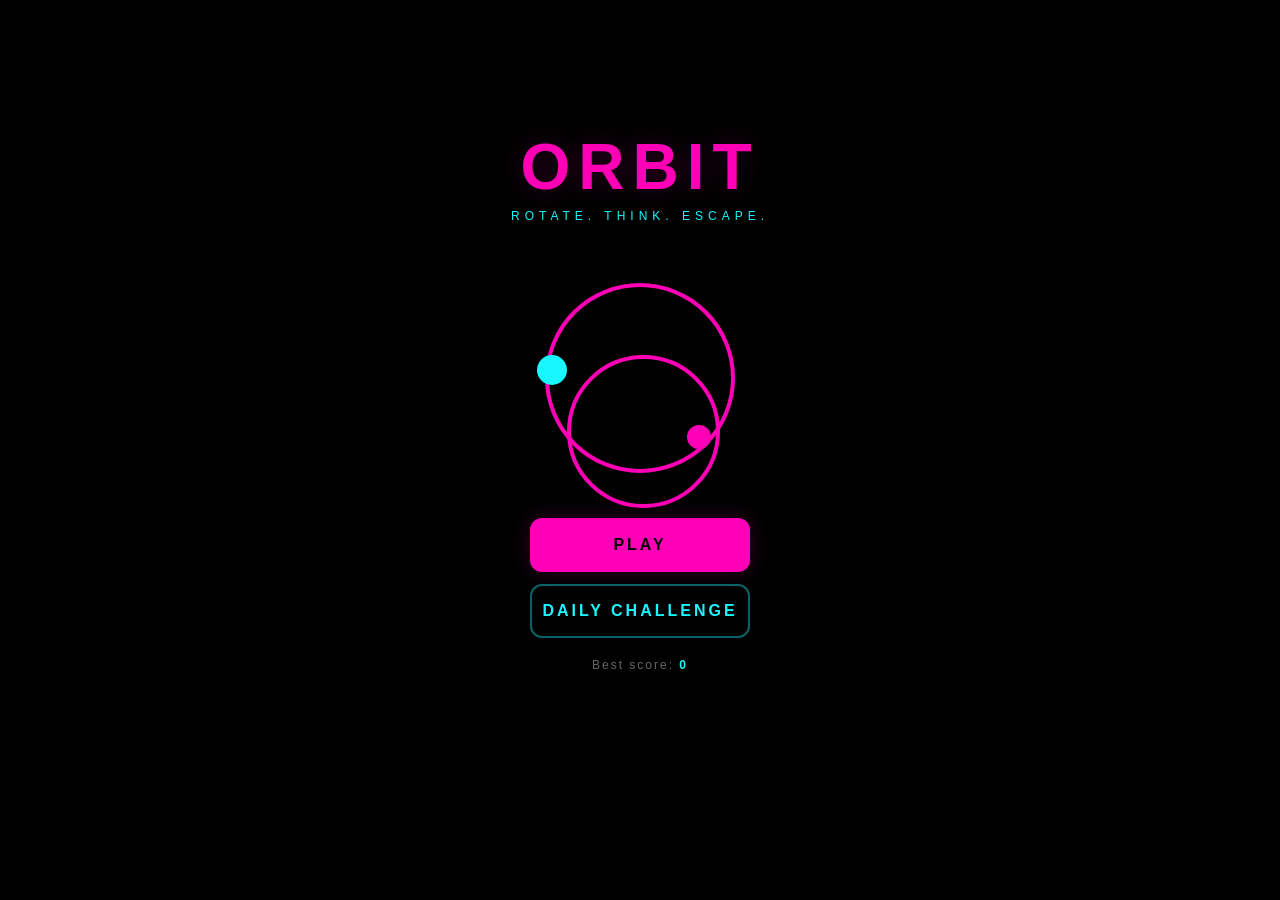
==== commit 2083d682: "chore:updating currently done" ====
--- a/index.html
+++ b/index.html
@@ -1,37 +1,102 @@
-<!DOCTYPE html>
+<!doctype html>
 <html lang="en">
 <head>
-  <meta charset="UTF-8">
-  <meta name="viewport" content="width=device-width, initial-scale=1.0, maximum-scale=1.0, user-scalable=no">
-  <title>Orbit 9 — Rotation Puzzle</title>
-  <link rel="stylesheet" href="style.css">
+<meta charset="utf-8">
+<meta name="viewport" content="width=device-width,initial-scale=1,maximum-scale=1,user-scalable=no">
+<meta name="theme-color" content="#000000">
+<title>ORBIT — Neon Logic Puzzle</title>
+<link rel="stylesheet" href="style.css">
 </head>
 <body>
-  <main class="game-shell">
-    <canvas id="game" aria-label="Orbit rotation puzzle game"></canvas>
+<div id="app">
+  <canvas id="game"></canvas>
 
-    <div class="hud">
-      <div class="moves" id="moves">12</div>
-      <button class="undo" id="undo" aria-label="Undo last move">↶</button>
-      <div class="level" id="level">9</div>
+  <section id="startScreen" class="screen">
+    <div class="brand">ORBIT</div>
+    <div class="tagline">ROTATE. THINK. ESCAPE.</div>
+    <div class="preview-orbit"><span class="preview-ball"></span><span class="preview-core"></span></div>
+    <button id="startGame" class="primary">PLAY</button>
+    <button id="dailyFromStart" class="secondary">DAILY CHALLENGE</button>
+    <div class="best-line">Best score: <b id="startBest">0</b></div>
+  </section>
+
+  <section id="levelScreen" class="screen hidden">
+    <div class="panel-head">
+      <button class="icon-btn" data-back>←</button>
+      <div><b>LEVELS</b><small>MASTER THE ORBITS</small></div>
+      <button class="icon-btn" id="levelSound">♪</button>
     </div>
+    <div id="levelGrid" class="level-grid"></div>
+  </section>
 
-    <div class="controls">
-      <button class="control down" id="leftBtn" aria-label="Rotate counter-clockwise">
-        <span>⌄</span><span>⌄</span><span>⌄</span>
-      </button>
+  <section id="shopScreen" class="screen hidden">
+    <div class="panel-head">
+      <button class="icon-btn" data-back>←</button>
+      <div><b>THEMES</b><small>SPEND YOUR ORBS</small></div>
+      <div class="coin-pill">◆ <span id="shopCoins">0</span></div>
+    </div>
+    <div id="shopGrid" class="shop-grid"></div>
+  </section>
 
-      <button class="play" id="playBtn" aria-label="Start game">
-        <span></span>
-      </button>
+  <section id="dailyScreen" class="screen hidden">
+    <div class="panel-head">
+      <button class="icon-btn" data-back>←</button>
+      <div><b>DAILY ORBIT</b><small id="dailyDate"></small></div>
+    </div>
+    <div class="daily-card">
+      <div class="daily-title">TODAY'S PUZZLE</div>
+      <div class="daily-number" id="dailyNumber">01</div>
+      <p>Everyone gets the same challenge. Beat your best move count.</p>
+      <div class="daily-stats">
+        <span>BEST <b id="dailyBest">—</b></span>
+        <span>STREAK <b id="dailyStreak">0</b></span>
+      </div>
+      <button id="playDaily" class="primary">PLAY DAILY</button>
+    </div>
+  </section>
 
-      <button class="control up" id="rightBtn" aria-label="Rotate clockwise">
-        <span>⌃</span><span>⌃</span><span>⌃</span>
-      </button>
+  <section id="gameUI" class="hidden">
+    <header class="hud">
+      <button id="homeBtn" class="hud-btn">⌂</button>
+      <div class="moves-box"><b id="moves">12</b><small>MOVES</small></div>
+      <div class="level-box"><b id="level">1</b><small>LEVEL</small></div>
+      <button id="muteBtn" class="hud-btn">♪</button>
+    </header>
+    <div class="progress"><span id="progressBar"></span></div>
+    <div id="hint" class="hint">GET TO THE CYAN GATE</div>
+    <div class="game-buttons">
+      <button id="leftBtn" class="rotate-btn left" aria-label="Rotate left">‹</button>
+      <button id="playPause" class="play-btn">▶</button>
+      <button id="rightBtn" class="rotate-btn right" aria-label="Rotate right">›</button>
     </div>
+    <button id="undoBtn" class="undo-btn">↶</button>
+  </section>
 
-    <div class="message" id="message"></div>
-  </main>
-  <script src="script.js"></script>
+  <section id="resultScreen" class="screen hidden">
+    <div class="result-card">
+      <div id="resultKicker" class="result-kicker">LEVEL COMPLETE</div>
+      <div id="resultTitle" class="result-title">NICE!</div>
+      <div id="stars" class="stars">☆☆☆</div>
+      <div class="result-stats">
+        <div><span>MOVES</span><b id="resultMoves">0</b></div>
+        <div><span>BEST</span><b id="resultBest">0</b></div>
+        <div><span>ORBS</span><b id="resultCoins">+0</b></div>
+      </div>
+      <div class="result-actions">
+        <button id="retryBtn" class="secondary">RETRY</button>
+        <button id="nextBtn" class="primary">NEXT →</button>
+      </div>
+    </div>
+  </section>
+
+  <nav id="bottomNav" class="bottom-nav hidden">
+    <button data-nav="levels">◈<span>LEVELS</span></button>
+    <button data-nav="daily">◆<span>DAILY</span></button>
+    <button data-nav="shop">✦<span>THEMES</span></button>
+  </nav>
+
+  <div id="toast" class="toast"></div>
+</div>
+<script src="script.js"></script>
 </body>
 </html>
--- a/style.css
+++ b/style.css
@@ -1,199 +1,37 @@
-* {
-  box-sizing: border-box;
-  -webkit-tap-highlight-color: transparent;
-}
-
-:root {
-  --pink: #ff00a8;
-  --pink-bright: #ff00b7;
-  --cyan: #18f7ff;
-  --cyan-dark: #087f83;
-  --bg: #000;
-}
-
-html, body {
-  width: 100%;
-  height: 100%;
-  margin: 0;
-  overflow: hidden;
-  background: #000;
-  font-family: Arial, Helvetica, sans-serif;
-}
-
-body {
-  display: grid;
-  place-items: center;
-}
-
-.game-shell {
-  position: relative;
-  width: min(100vw, 480px);
-  height: min(100vh, 860px);
-  min-height: 620px;
-  overflow: hidden;
-  background: #000;
-  touch-action: none;
-}
-
-#game {
-  position: absolute;
-  inset: 0;
-  width: 100%;
-  height: 100%;
-}
-
-.hud {
-  position: absolute;
-  inset: 0;
-  pointer-events: none;
-}
-
-.moves {
-  position: absolute;
-  top: 17px;
-  left: 20px;
-  color: var(--cyan);
-  font-size: 31px;
-  line-height: 1;
-  font-weight: 800;
-  letter-spacing: 1px;
-  text-shadow: 0 0 8px rgba(24,247,255,.15);
-}
-
-.undo {
-  pointer-events: auto;
-  position: absolute;
-  top: 10px;
-  right: 14px;
-  border: 0;
-  background: transparent;
-  color: var(--cyan);
-  font-size: 39px;
-  font-weight: 700;
-  width: 48px;
-  height: 48px;
-  cursor: pointer;
-  transform: rotate(-18deg);
-}
-
-.undo:active {
-  transform: rotate(-18deg) scale(.88);
-}
-
-.level {
-  position: absolute;
-  top: 207px;
-  left: 50%;
-  transform: translateX(-50%);
-  color: var(--pink);
-  font-size: 61px;
-  line-height: 1;
-  font-weight: 800;
-  z-index: 3;
-}
-
-.controls {
-  position: absolute;
-  left: 0;
-  right: 0;
-  bottom: 38px;
-  height: 90px;
-  display: flex;
-  align-items: center;
-  justify-content: space-between;
-  padding: 0 15px;
-}
-
-.control {
-  width: 60px;
-  height: 88px;
-  border: 0;
-  border-radius: 19px;
-  cursor: pointer;
-  display: flex;
-  flex-direction: column;
-  align-items: center;
-  justify-content: center;
-  gap: -7px;
-  font-family: Arial, sans-serif;
-  line-height: 20px;
-  transition: transform .08s ease;
-}
-
-.control:active {
-  transform: scale(.93);
-}
-
-.control span {
-  display: block;
-  height: 17px;
-  font-size: 39px;
-  font-weight: 900;
-}
-
-.down {
-  color: #000;
-  background: #087e82;
-}
-
-.up {
-  color: #000;
-  background: var(--cyan);
-}
-
-.play {
-  width: 70px;
-  height: 58px;
-  border: 0;
-  background: transparent;
-  position: relative;
-  cursor: pointer;
-}
-
-.play span {
-  position: absolute;
-  left: 18px;
-  top: 8px;
-  width: 0;
-  height: 0;
-  border-top: 21px solid transparent;
-  border-bottom: 21px solid transparent;
-  border-left: 37px solid var(--pink);
-  filter: drop-shadow(0 0 3px rgba(255,0,168,.2));
-}
-
-.play:active span {
-  transform: scale(.9);
-}
-
-.message {
-  position: absolute;
-  left: 50%;
-  bottom: 142px;
-  transform: translate(-50%, 10px);
-  color: var(--cyan);
-  font-size: 14px;
-  letter-spacing: 2px;
-  text-transform: uppercase;
-  opacity: 0;
-  transition: opacity .25s ease, transform .25s ease;
-  white-space: nowrap;
-  pointer-events: none;
-}
-
-.message.show {
-  opacity: 1;
-  transform: translate(-50%, 0);
-}
-
-@media (max-height: 700px) {
-  .level { top: 172px; }
-  .controls { bottom: 18px; }
-  .message { bottom: 112px; }
-}
-
-@media (min-width: 481px) {
-  .game-shell {
-    box-shadow: 0 0 50px rgba(0,255,255,.03);
-  }
-}
+*{box-sizing:border-box;-webkit-tap-highlight-color:transparent}
+:root{--pink:#ff00b7;--pink2:#ff2bc4;--cyan:#18f7ff;--cyan2:#00aeb4;--bg:#000;--muted:#777}
+html,body{margin:0;width:100%;height:100%;overflow:hidden;background:#000;color:#fff;font-family:Arial,Helvetica,sans-serif}
+body{display:grid;place-items:center}
+button{font:inherit}
+#app{position:relative;width:min(100vw,480px);height:min(100vh,860px);min-height:620px;background:#000;overflow:hidden;touch-action:none}
+#game{position:absolute;inset:0;width:100%;height:100%}
+.hidden{display:none!important}
+.screen{position:absolute;inset:0;background:#000;z-index:20;display:flex;flex-direction:column;align-items:center}
+.brand{margin-top:110px;color:var(--pink);font-size:64px;font-weight:900;letter-spacing:8px;text-shadow:0 0 24px #ff00b733}
+.tagline{color:var(--cyan);font-size:12px;letter-spacing:5px;margin-top:5px}
+.preview-orbit{position:relative;width:190px;height:190px;border:4px solid var(--pink);border-radius:50%;margin:60px 0 45px}
+.preview-orbit:before{content:"";position:absolute;width:145px;height:145px;border:4px solid var(--pink);border-radius:50%;left:18px;top:68px}
+.preview-ball{position:absolute;width:30px;height:30px;background:var(--cyan);border-radius:50%;left:-12px;top:68px}
+.preview-core{position:absolute;width:24px;height:24px;background:var(--pink);border-radius:50%;right:20px;bottom:20px}
+.primary,.secondary{width:220px;height:54px;border-radius:12px;cursor:pointer;font-weight:900;letter-spacing:3px}
+.primary{border:2px solid var(--pink);background:var(--pink);color:#000;box-shadow:0 0 20px #ff00b733}
+.secondary{margin-top:12px;border:2px solid #18f7ff66;background:transparent;color:var(--cyan)}
+.primary:active,.secondary:active,.icon-btn:active,.hud-btn:active,.rotate-btn:active{transform:scale(.95)}
+.best-line{margin-top:20px;color:#666;font-size:12px;letter-spacing:2px}.best-line b{color:var(--cyan)}
+.panel-head{width:100%;display:flex;align-items:center;justify-content:space-between;padding:18px 15px 10px;text-align:center}.panel-head>div:nth-child(2){display:flex;flex-direction:column}.panel-head b{font-size:21px;letter-spacing:4px;color:var(--pink)}.panel-head small{font-size:9px;color:#666;letter-spacing:2px;margin-top:4px}
+.icon-btn,.hud-btn{background:none;border:0;color:var(--cyan);font-size:28px;width:46px;height:46px;cursor:pointer}.coin-pill{color:var(--cyan);font-weight:900;min-width:65px;text-align:right}
+.level-grid{width:100%;padding:20px 18px 120px;display:grid;grid-template-columns:repeat(5,1fr);gap:11px;overflow:auto}
+.level-tile{height:65px;border:1px solid #222;background:#070707;color:#666;border-radius:10px;cursor:pointer;position:relative;font-weight:900}
+.level-tile.unlocked{color:var(--pink);border-color:#ff00b733}.level-tile.current{box-shadow:0 0 16px #ff00b722;border-color:var(--pink)}
+.level-tile.locked{opacity:.45}.level-tile .tile-stars{position:absolute;left:0;right:0;bottom:7px;font-size:9px;letter-spacing:1px;color:var(--cyan)}
+.shop-grid{width:100%;padding:20px 18px 120px;display:grid;grid-template-columns:1fr 1fr;gap:12px;overflow:auto}
+.shop-item{border:1px solid #222;border-radius:14px;padding:16px;background:#070707;cursor:pointer}.shop-swatch{height:80px;border-radius:10px;margin-bottom:12px;border:2px solid #333;display:grid;place-items:center;font-size:30px}.shop-name{font-weight:900;letter-spacing:2px}.shop-price{font-size:11px;color:var(--cyan);margin-top:6px}.shop-item.owned{border-color:#18f7ff55}.shop-item.active{border-color:var(--pink);box-shadow:0 0 14px #ff00b722}
+.daily-card{width:calc(100% - 36px);margin:70px 18px 0;border:1px solid #222;border-radius:18px;padding:28px;text-align:center;background:linear-gradient(180deg,#080808,#020202)}.daily-title{color:var(--cyan);letter-spacing:4px;font-size:11px}.daily-number{font-size:90px;font-weight:900;color:var(--pink);margin:10px 0}.daily-card p{color:#777;font-size:13px;line-height:1.6}.daily-stats{display:flex;justify-content:space-around;margin:25px 0;color:#555;font-size:10px;letter-spacing:2px}.daily-stats b{display:block;color:var(--cyan);font-size:18px;margin-top:5px}
+.hud{position:absolute;z-index:10;inset:0 0 auto;height:74px;display:flex;align-items:center;justify-content:space-between;padding:8px 9px;pointer-events:none}.hud button{pointer-events:auto}.moves-box,.level-box{text-align:center;min-width:72px}.moves-box b,.level-box b{display:block;color:var(--cyan);font-size:29px;line-height:29px}.level-box b{color:var(--pink)}.moves-box small,.level-box small{font-size:8px;color:#555;letter-spacing:2px}
+.progress{position:absolute;z-index:11;top:71px;left:72px;right:72px;height:2px;background:#151515}.progress span{display:block;height:100%;width:0;background:var(--pink);transition:width .3s}
+.hint{position:absolute;z-index:8;top:88px;left:0;right:0;text-align:center;font-size:9px;color:#555;letter-spacing:3px}
+.game-buttons{position:absolute;z-index:12;left:0;right:0;bottom:28px;display:flex;align-items:center;justify-content:space-between;padding:0 14px}.rotate-btn{width:62px;height:88px;border-radius:19px;border:0;background:var(--cyan);color:#000;font-size:60px;font-weight:300;line-height:70px;cursor:pointer}.rotate-btn.left{background:#087e82;color:#000}.play-btn{width:64px;height:54px;border:0;background:none;color:var(--pink);font-size:35px;cursor:pointer}.undo-btn{position:absolute;z-index:13;bottom:126px;right:16px;background:none;border:0;color:var(--cyan);font-size:31px;cursor:pointer}
+.bottom-nav{position:absolute;z-index:30;bottom:0;left:0;right:0;height:68px;border-top:1px solid #151515;background:#030303;display:flex;justify-content:space-around}.bottom-nav button{border:0;background:none;color:#555;font-size:18px;cursor:pointer}.bottom-nav span{display:block;font-size:7px;letter-spacing:2px;margin-top:3px}.bottom-nav button:active{color:var(--cyan)}
+.result-card{margin-top:130px;width:calc(100% - 40px);text-align:center}.result-kicker{color:var(--cyan);font-size:10px;letter-spacing:4px}.result-title{font-size:55px;font-weight:900;color:var(--pink);margin-top:15px}.stars{font-size:38px;letter-spacing:8px;color:var(--cyan);margin:14px 0 30px}.result-stats{display:flex;justify-content:space-around;border-top:1px solid #1c1c1c;border-bottom:1px solid #1c1c1c;padding:18px 0;margin-bottom:25px}.result-stats span{display:block;color:#555;font-size:8px;letter-spacing:2px}.result-stats b{display:block;color:#fff;font-size:20px;margin-top:5px}.result-actions{display:flex;gap:10px}.result-actions button{width:50%;margin:0}
+.toast{position:absolute;z-index:100;left:50%;bottom:145px;transform:translate(-50%,15px);background:#111;border:1px solid #333;border-radius:20px;padding:9px 15px;color:#fff;font-size:10px;letter-spacing:1px;opacity:0;pointer-events:none;transition:.25s}.toast.show{opacity:1;transform:translate(-50%,0)}
+@media(max-height:700px){.brand{margin-top:55px}.preview-orbit{margin:30px 0}.result-card{margin-top:90px}.daily-card{margin-top:30px}}
